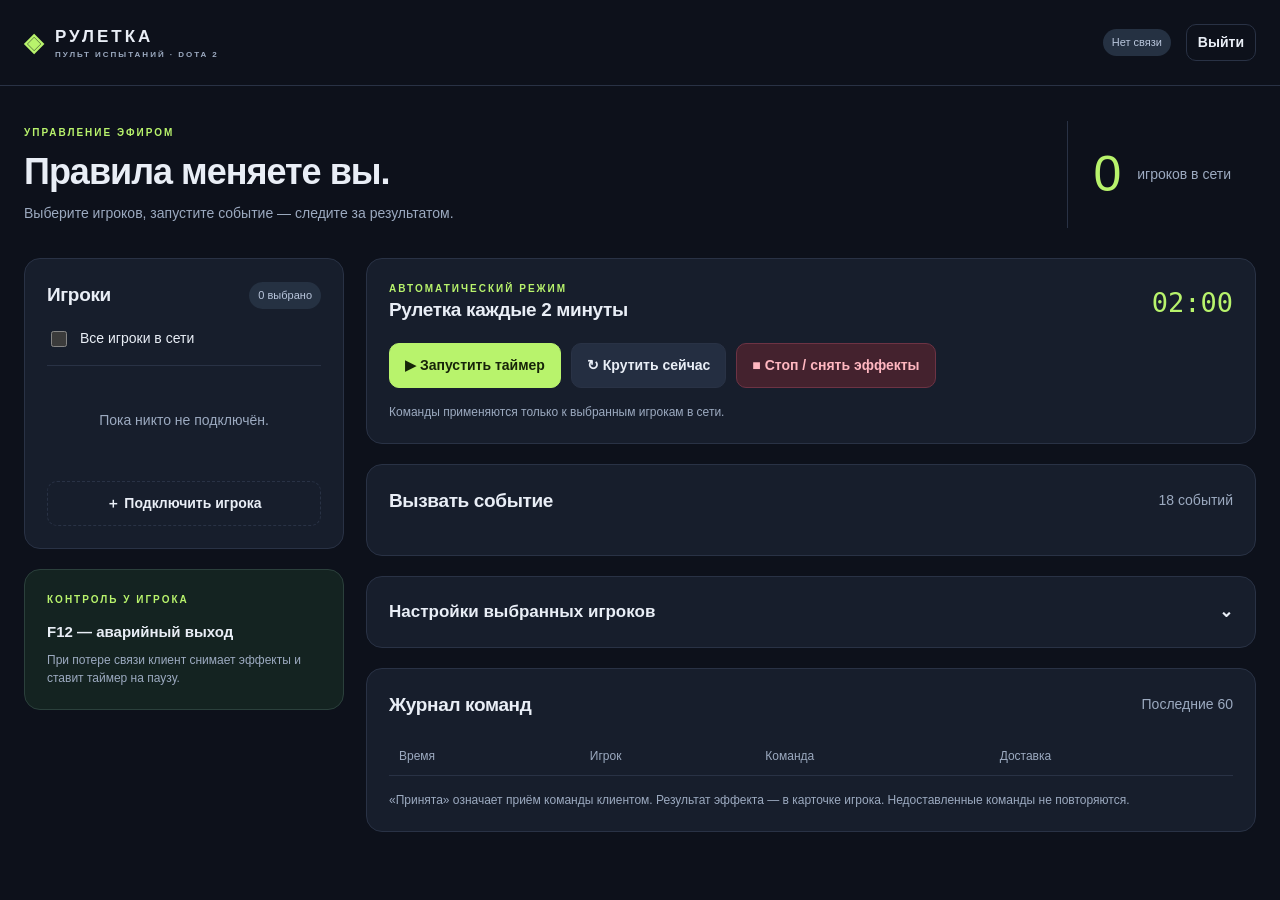
==== templates/index.html @ 164ea7d6 "Добавить веб-панель и Windows-клиент рулетки" ====
<!doctype html><html lang="ru"><head><meta charset="utf-8"><meta name="viewport" content="width=device-width,initial-scale=1"><meta name="csrf-token" content="{{ session.csrf }}"><title>Пульт · Рулетка дебаффов</title><link rel="stylesheet" href="/static/style.css"><script defer src="/static/app.js"></script></head>
<body><header><a class="brand" href="/">◈ <span>РУЛЕТКА<span class="brand-small">ПУЛЬТ ИСПЫТАНИЙ · DOTA 2</span></span></a><div class="header-right"><span id="connection" class="badge">Подключение…</span><button id="logout" class="quiet">Выйти</button></div></header>
<main class="dashboard"><section class="hero"><div><div class="eyebrow">УПРАВЛЕНИЕ ЭФИРОМ</div><h1>Правила меняете вы.</h1><p class="muted">Выберите игроков, запустите событие — следите за результатом.</p></div><div class="hero-count"><strong id="onlineCount">0</strong><span>игроков в сети</span></div></section>
<div class="workspace"><aside><section class="card"><div class="section-head"><h2>Игроки</h2><span id="selectedCount" class="badge">0 выбрано</span></div><label class="select-all"><input id="allUsers" type="checkbox"> Все игроки в сети</label><div id="players" class="players"><p class="empty">Пока никто не подключён.</p></div><button id="invite" class="outline full">＋ Подключить игрока</button><div id="inviteBox" class="invite" hidden><small>Одноразовый код · 10 минут</small><code id="inviteCode"></code><button id="copyInvite" class="quiet">Скопировать</button><p>Игрок вводит адрес этого сайта, ник и код в клиенте.</p></div></section>
<section class="card safety"><div class="eyebrow">КОНТРОЛЬ У ИГРОКА</div><h3>F12 — аварийный выход</h3><p>При потере связи клиент снимает эффекты и ставит таймер на паузу.</p></section></aside>
<div class="controls"><section class="card"><div class="section-head"><div><div class="eyebrow">АВТОМАТИЧЕСКИЙ РЕЖИМ</div><h2>Рулетка каждые 2 минуты</h2></div><span class="timer-chip">02:00</span></div><div class="actions"><button class="primary" data-action="start">▶ Запустить таймер</button><button data-action="spin">↻ Крутить сейчас</button><button class="danger" data-action="stop">■ Стоп / снять эффекты</button></div><p class="hint">Команды применяются только к выбранным игрокам в сети.</p></section>
<section class="card"><div class="section-head"><h2>Вызвать событие</h2><span class="muted">18 событий</span></div><div id="events" class="event-grid"></div></section>
<details class="card" id="settingsPanel"><summary>Настройки выбранных игроков <span>⌄</span></summary><p class="hint">Сохраняются на клиенте. Для загрузки его настроек выберите одного игрока.</p><button id="loadSettings" class="quiet">Загрузить настройки игрока</button><div class="settings-grid"><label>Громкость видео<input id="volume" type="range" min="0" max="100" value="65"><span id="volumeValue">65%</span></label><label>Провайдер ИИ<select id="aiProvider"><option value="gemini">Gemini</option><option value="groq">Groq</option></select><small id="providerState"></small></label><label>Клавиша ТП<input id="tpKey" value="T" maxlength="1"></label><label>Клавиша магазина<input id="shopKey" value="F4" maxlength="3"></label><label>Координаты иконки ТП<input id="shopXY" placeholder="x, y"></label><label class="inline"><input id="demo" type="checkbox"> Демо: без действий на ПК</label></div><h3>События в случайном наборе</h3><div id="enabledEvents" class="check-grid"></div><div class="actions"><button class="primary" id="saveSettings">Применить настройки</button><button data-action="capture_shop">Запомнить позицию ТП</button><button data-action="choose_video">Выбрать видео на ПК</button><button data-action="preview_video">Предпросмотр видео</button></div><p class="hint">Для позиции ТП: наведите мышь на свиток на компьютере игрока в течение 3 секунд. Выбор видео открывает локальный диалог у игрока.</p></details>
<section class="card"><div class="section-head"><h2>Журнал команд</h2><span class="muted">Последние 60</span></div><div class="table-wrap"><table><thead><tr><th>Время</th><th>Игрок</th><th>Команда</th><th>Доставка</th></tr></thead><tbody id="log"></tbody></table></div><p class="hint">«Принята» означает приём команды клиентом. Результат эффекта — в карточке игрока. Недоставленные команды не повторяются.</p></section></div></div></main><div id="toast" role="status" hidden></div></body></html>
---- static/style.css ----
@import url('/static/fonts.css');
:root{color-scheme:dark;--bg:#0d111b;--card:#171e2c;--border:#293245;--text:#e9eef6;--muted:#9caac0;--accent:#b8f36c;--red:#ff8e9b}*{box-sizing:border-box}body{margin:0;background:var(--bg);font:14px/1.5 "Segoe UI",Arial,sans-serif;color:var(--text)}button,input,select{font:inherit}button{border:1px solid var(--border);border-radius:10px;background:#242e41;color:var(--text);padding:11px 15px;cursor:pointer;font-weight:600;transition:background .15s}button:hover{background:#34435e}button:disabled{opacity:.38;cursor:not-allowed}button.primary{background:var(--accent);color:#172409;border-color:var(--accent)}button.primary:hover{background:#cdff90}button.danger{background:#44222e;color:#ffb7c0;border-color:#6d3344}button.quiet{background:transparent;padding:7px 11px}button.outline{background:transparent;border-style:dashed}button.full{width:100%}input:not([type=checkbox]):not([type=range]),select{width:100%;background:#101725;color:var(--text);border:1px solid #39465e;border-radius:8px;padding:11px;margin-top:6px}input[type=checkbox]{accent-color:var(--accent);width:16px;height:16px}input[type=range]{accent-color:var(--accent);width:100%}label{display:block}a{color:inherit;text-decoration:none}h1,h2,h3,p{margin:0}h1{font-size:36px;letter-spacing:-1px;line-height:1.2;margin:10px 0}h2{font-size:19px;letter-spacing:-.35px}h3{font-size:15px;margin:14px 0 8px}.muted,.hint,small{color:var(--muted)}.hint{font-size:12px;margin-top:15px}.eyebrow{font-size:10px;letter-spacing:2px;color:var(--accent);font-weight:700}header{height:86px;border-bottom:1px solid var(--border);display:flex;align-items:center;justify-content:space-between;padding:0 max(24px,calc((100vw - 1440px)/2))}.brand{display:flex;gap:12px;align-items:center;font-size:25px;color:var(--accent);font-weight:800}.brand>span{font-size:17px;letter-spacing:3px;color:var(--text)}.brand-small{display:block;font-size:8px;color:var(--muted);letter-spacing:2px}.header-right{display:flex;align-items:center;gap:15px}.badge{display:inline-block;white-space:nowrap;font-size:11px;background:#253142;color:#b9c6dc;padding:5px 9px;border-radius:20px}.badge.live{background:#233729;color:var(--accent)}.dashboard{max-width:1440px;padding:35px 24px 60px;margin:auto}.hero{display:flex;justify-content:space-between;align-items:center;margin:0 0 30px}.hero-count{display:flex;gap:16px;align-items:center;padding:16px 25px;border-left:1px solid var(--border);color:var(--muted)}.hero-count strong{font-size:50px;color:var(--accent);font-weight:400}.workspace{display:grid;grid-template-columns:320px minmax(0,1fr);gap:22px}aside,.controls{display:flex;flex-direction:column;gap:20px}.card{border:1px solid var(--border);border-radius:16px;background:var(--card);padding:22px}.section-head{display:flex;align-items:center;justify-content:space-between;gap:15px;margin-bottom:18px}.actions{display:flex;flex-wrap:wrap;gap:10px}.timer-chip{font:27px Consolas,monospace;color:var(--accent)}.select-all{display:flex;gap:10px;align-items:center;border-bottom:1px solid var(--border);padding:0 0 15px;margin-bottom:14px}.players{display:flex;flex-direction:column;gap:10px;margin-bottom:20px}.player{padding:12px;border:1px solid var(--border);border-radius:10px;background:#111927}.player.selected{border-color:#779950}.player-top{display:flex;align-items:center;gap:9px}.player-top strong{flex:1;overflow-wrap:anywhere}.player p{font-size:12px;color:var(--muted);margin:8px 0;white-space:pre-line;overflow-wrap:anywhere}.player .revoke{font-size:10px;color:var(--red);padding:3px 6px}.empty{padding:30px 5px;color:var(--muted);text-align:center}.safety{background:#142321;border-color:#2b403c}.safety p{font-size:12px;color:var(--muted)}.event-grid{display:grid;grid-template-columns:repeat(3,minmax(0,1fr));gap:10px}.event{min-height:98px;text-align:left;position:relative;padding:14px;background:#1c2636}.event .tag{display:block;font-size:9px;letter-spacing:1px;color:#99a9c3;margin-bottom:7px;text-transform:uppercase}.event .duration{float:right;color:var(--accent);font:12px Consolas,monospace}.event.kill{border-color:#6d3344}.event.kill .tag{color:var(--red)}summary{cursor:pointer;font-size:17px;font-weight:600;list-style:none}summary span{float:right}.settings-grid{display:grid;grid-template-columns:repeat(2,minmax(0,1fr));gap:16px;margin:20px 0}.inline{display:flex;gap:10px;align-items:center}.check-grid{display:grid;grid-template-columns:repeat(2,minmax(0,1fr));gap:8px;margin:16px 0 22px}.check-grid label{font-size:12px;display:flex;align-items:center;gap:8px}.table-wrap{max-height:380px;overflow:auto}table{width:100%;border-collapse:collapse;text-align:left;font-size:12px}th{font-weight:500;color:var(--muted);padding:10px;border-bottom:1px solid var(--border)}td{padding:12px 10px;border-bottom:1px solid #253044;max-width:260px;overflow-wrap:anywhere}.invite{padding-top:15px;overflow-wrap:anywhere}.invite code{display:block;font-size:20px;color:var(--accent);margin:8px 0}.invite p{font-size:12px;color:var(--muted)}#toast{position:fixed;bottom:24px;left:50%;transform:translateX(-50%);background:#33412d;border:1px solid #778e60;border-radius:12px;padding:15px 25px;max-width:90vw;box-shadow:0 12px 40px #0008;z-index:10}.login-page{display:grid;place-items:center;min-height:100vh;background:radial-gradient(ellipse at 50% 20%,#253424 0,transparent 55%),#0d111b}.login-card{width:min(470px,92vw);background:#151d2b;border:1px solid var(--border);border-radius:24px;padding:40px}.login-card h1{font-size:29px}.login-card form{display:grid;gap:18px;margin-top:25px}.login-card footer{color:var(--muted);font-size:11px;margin-top:20px}.error{color:var(--red);margin-top:14px}.orb{font-size:65px;color:var(--accent);line-height:1.4}button:focus-visible,input:focus-visible,select:focus-visible{outline:2px solid var(--accent);outline-offset:3px}@media(max-width:1050px){.event-grid{grid-template-columns:repeat(2,minmax(0,1fr))}.workspace{grid-template-columns:270px minmax(0,1fr)}}@media(max-width:740px){.workspace{grid-template-columns:1fr}.dashboard{padding:24px 14px}.hero-count{display:none}h1{font-size:29px}.header-right .badge{display:none}.card{padding:17px}.check-grid{grid-template-columns:1fr}.brand-small{display:none}}
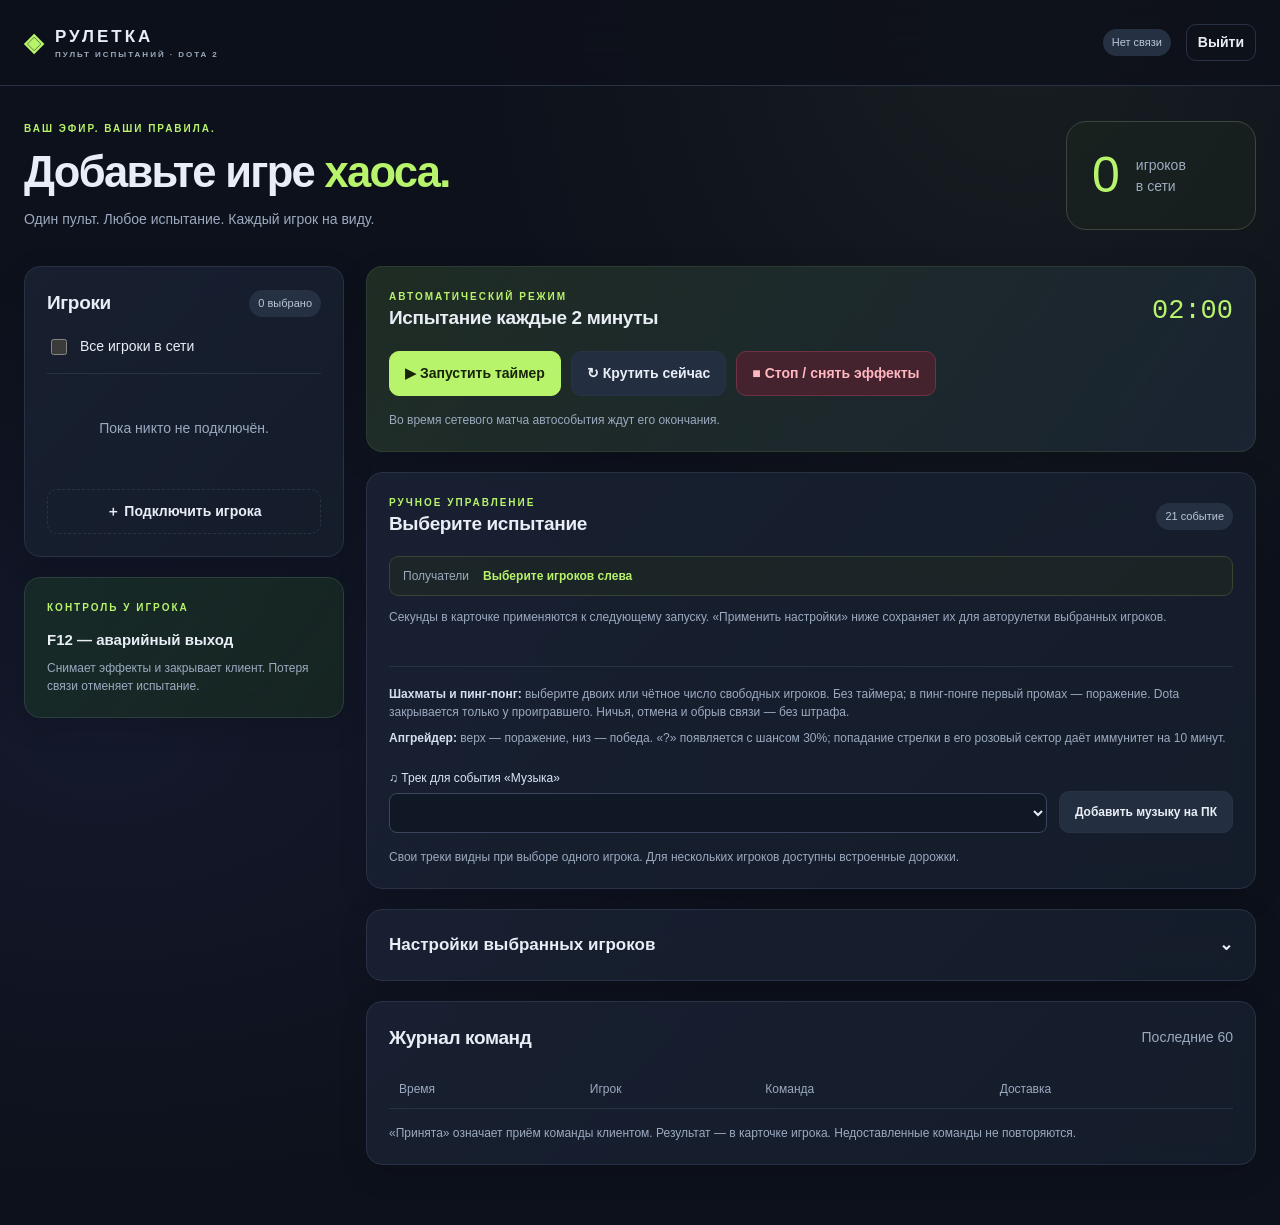
==== commit 26b83d69: "Добавить сетевые матчи, апгрейдер, музыку и управление длительностями" ====
--- a/templates/index.html
+++ b/templates/index.html
@@ -1,9 +1,20 @@
-<!doctype html><html lang="ru"><head><meta charset="utf-8"><meta name="viewport" content="width=device-width,initial-scale=1"><meta name="csrf-token" content="{{ session.csrf }}"><title>Пульт · Рулетка дебаффов</title><link rel="stylesheet" href="/static/style.css"><script defer src="/static/app.js"></script></head>
-<body><header><a class="brand" href="/">◈ <span>РУЛЕТКА<span class="brand-small">ПУЛЬТ ИСПЫТАНИЙ · DOTA 2</span></span></a><div class="header-right"><span id="connection" class="badge">Подключение…</span><button id="logout" class="quiet">Выйти</button></div></header>
-<main class="dashboard"><section class="hero"><div><div class="eyebrow">УПРАВЛЕНИЕ ЭФИРОМ</div><h1>Правила меняете вы.</h1><p class="muted">Выберите игроков, запустите событие — следите за результатом.</p></div><div class="hero-count"><strong id="onlineCount">0</strong><span>игроков в сети</span></div></section>
-<div class="workspace"><aside><section class="card"><div class="section-head"><h2>Игроки</h2><span id="selectedCount" class="badge">0 выбрано</span></div><label class="select-all"><input id="allUsers" type="checkbox"> Все игроки в сети</label><div id="players" class="players"><p class="empty">Пока никто не подключён.</p></div><button id="invite" class="outline full">＋ Подключить игрока</button><div id="inviteBox" class="invite" hidden><small>Одноразовый код · 10 минут</small><code id="inviteCode"></code><button id="copyInvite" class="quiet">Скопировать</button><p>Игрок вводит адрес этого сайта, ник и код в клиенте.</p></div></section>
-<section class="card safety"><div class="eyebrow">КОНТРОЛЬ У ИГРОКА</div><h3>F12 — аварийный выход</h3><p>При потере связи клиент снимает эффекты и ставит таймер на паузу.</p></section></aside>
-<div class="controls"><section class="card"><div class="section-head"><div><div class="eyebrow">АВТОМАТИЧЕСКИЙ РЕЖИМ</div><h2>Рулетка каждые 2 минуты</h2></div><span class="timer-chip">02:00</span></div><div class="actions"><button class="primary" data-action="start">▶ Запустить таймер</button><button data-action="spin">↻ Крутить сейчас</button><button class="danger" data-action="stop">■ Стоп / снять эффекты</button></div><p class="hint">Команды применяются только к выбранным игрокам в сети.</p></section>
-<section class="card"><div class="section-head"><h2>Вызвать событие</h2><span class="muted">18 событий</span></div><div id="events" class="event-grid"></div></section>
-<details class="card" id="settingsPanel"><summary>Настройки выбранных игроков <span>⌄</span></summary><p class="hint">Сохраняются на клиенте. Для загрузки его настроек выберите одного игрока.</p><button id="loadSettings" class="quiet">Загрузить настройки игрока</button><div class="settings-grid"><label>Громкость видео<input id="volume" type="range" min="0" max="100" value="65"><span id="volumeValue">65%</span></label><label>Провайдер ИИ<select id="aiProvider"><option value="gemini">Gemini</option><option value="groq">Groq</option></select><small id="providerState"></small></label><label>Клавиша ТП<input id="tpKey" value="T" maxlength="1"></label><label>Клавиша магазина<input id="shopKey" value="F4" maxlength="3"></label><label>Координаты иконки ТП<input id="shopXY" placeholder="x, y"></label><label class="inline"><input id="demo" type="checkbox"> Демо: без действий на ПК</label></div><h3>События в случайном наборе</h3><div id="enabledEvents" class="check-grid"></div><div class="actions"><button class="primary" id="saveSettings">Применить настройки</button><button data-action="capture_shop">Запомнить позицию ТП</button><button data-action="choose_video">Выбрать видео на ПК</button><button data-action="preview_video">Предпросмотр видео</button></div><p class="hint">Для позиции ТП: наведите мышь на свиток на компьютере игрока в течение 3 секунд. Выбор видео открывает локальный диалог у игрока.</p></details>
-<section class="card"><div class="section-head"><h2>Журнал команд</h2><span class="muted">Последние 60</span></div><div class="table-wrap"><table><thead><tr><th>Время</th><th>Игрок</th><th>Команда</th><th>Доставка</th></tr></thead><tbody id="log"></tbody></table></div><p class="hint">«Принята» означает приём команды клиентом. Результат эффекта — в карточке игрока. Недоставленные команды не повторяются.</p></section></div></div></main><div id="toast" role="status" hidden></div></body></html>
+<!doctype html>
+<html lang="ru"><head><meta charset="utf-8"><meta name="viewport" content="width=device-width,initial-scale=1"><meta name="csrf-token" content="{{ session.csrf }}"><title>Пульт · Рулетка дебаффов</title><link rel="stylesheet" href="/static/style.css"><script defer src="/static/app.js"></script></head>
+<body>
+<header><a class="brand" href="/">◈ <span>РУЛЕТКА<span class="brand-small">ПУЛЬТ ИСПЫТАНИЙ · DOTA 2</span></span></a><div class="header-right"><span id="connection" class="badge">Подключение…</span><button id="logout" class="quiet">Выйти</button></div></header>
+<main class="dashboard">
+ <section class="hero"><div><div class="eyebrow">ВАШ ЭФИР. ВАШИ ПРАВИЛА.</div><h1>Добавьте игре <em>хаоса.</em></h1><p class="muted">Один пульт. Любое испытание. Каждый игрок на виду.</p></div><div class="hero-count"><strong id="onlineCount">0</strong><span>игроков<br>в сети</span></div></section>
+ <div class="workspace">
+  <aside><section class="card"><div class="section-head"><h2>Игроки</h2><span id="selectedCount" class="badge">0 выбрано</span></div><label class="select-all"><input id="allUsers" type="checkbox"> Все игроки в сети</label><div id="players" class="players"><p class="empty">Пока никто не подключён.</p></div><button id="invite" class="outline full">＋ Подключить игрока</button><div id="inviteBox" class="invite" hidden><small>Одноразовый код · 10 минут</small><code id="inviteCode"></code><button id="copyInvite" class="quiet">Скопировать код</button><p>Игрок вводит адрес этого сайта, ник и код в клиенте.</p></div></section>
+  <section class="card safety"><div class="eyebrow">КОНТРОЛЬ У ИГРОКА</div><h3>F12 — аварийный выход</h3><p>Снимает эффекты и закрывает клиент. Потеря связи отменяет испытание.</p></section></aside>
+  <div class="controls">
+   <section class="card roulette-card"><div class="section-head"><div><div class="eyebrow">АВТОМАТИЧЕСКИЙ РЕЖИМ</div><h2>Испытание каждые 2 минуты</h2></div><span class="timer-chip">02:00</span></div><div class="actions"><button class="primary" data-action="start">▶ Запустить таймер</button><button data-action="spin">↻ Крутить сейчас</button><button class="danger" data-action="stop">■ Стоп / снять эффекты</button></div><p class="hint">Во время сетевого матча автособытия ждут его окончания.</p></section>
+   <section class="card"><div class="section-head"><div><div class="eyebrow">РУЧНОЕ УПРАВЛЕНИЕ</div><h2>Выберите испытание</h2></div><span id="eventCount" class="badge">21 событие</span></div><div class="target-strip"><span>Получатели</span><strong id="targetLabel">Выберите игроков слева</strong></div><p class="hint before-grid">Секунды в карточке применяются к следующему запуску. «Применить настройки» ниже сохраняет их для авторулетки выбранных игроков.</p><div id="events" class="event-grid"></div>
+   <div class="rules"><p><b>Шахматы и пинг-понг:</b> выберите двоих или чётное число свободных игроков. Без таймера; в пинг-понге первый промах — поражение. Dota закрывается только у проигравшего. Ничья, отмена и обрыв связи — без штрафа.</p><p><b>Апгрейдер:</b> верх — поражение, низ — победа. «?» появляется с шансом 30%; попадание стрелки в его розовый сектор даёт иммунитет на 10 минут.</p></div>
+   <div class="music-bar"><label for="musicTrack">♫ Трек для события «Музыка»<select id="musicTrack"></select></label><button data-action="choose_music">Добавить музыку на ПК</button></div><p class="hint">Свои треки видны при выборе одного игрока. Для нескольких игроков доступны встроенные дорожки.</p></section>
+   <details class="card" id="settingsPanel"><summary>Настройки выбранных игроков <span>⌄</span></summary><p class="hint">Сохраняются на клиенте. Для загрузки выберите одного игрока.</p><button id="loadSettings" class="quiet">Загрузить настройки игрока</button><div class="settings-grid"><label>Громкость видео и музыки<input id="volume" type="range" min="0" max="100" value="65"><span id="volumeValue">65%</span></label><label>Провайдер ИИ<select id="aiProvider"><option value="gemini">Gemini</option><option value="groq">Groq</option></select><small id="providerState"></small></label><label>Клавиша магазина<input id="shopKey" value="F4" maxlength="3"></label><label>Координаты иконки ТП<input id="shopXY" placeholder="x, y"></label><div class="hint">ТП на базу: два нажатия T.</div><label class="inline"><input id="demo" type="checkbox"> Демо: без действий на ПК</label></div><h3>События в случайном наборе</h3><div id="enabledEvents" class="check-grid"></div><div class="actions"><button class="primary" id="saveSettings">Применить настройки</button><button data-action="capture_shop">Запомнить позицию ТП</button><button data-action="choose_video">Выбрать видео на ПК</button><button data-action="preview_video">Предпросмотр видео</button></div><p class="hint">Для позиции ТП: наведите мышь на свиток на компьютере игрока в течение 3 секунд. Выбор видео или музыки открывает локальный диалог.</p></details>
+   <section class="card"><div class="section-head"><h2>Журнал команд</h2><span class="muted">Последние 60</span></div><div class="table-wrap"><table><thead><tr><th>Время</th><th>Игрок</th><th>Команда</th><th>Доставка</th></tr></thead><tbody id="log"></tbody></table></div><p class="hint">«Принята» означает приём команды клиентом. Результат — в карточке игрока. Недоставленные команды не повторяются.</p></section>
+  </div>
+ </div>
+</main><div id="toast" role="status" hidden></div>
+</body></html>
--- a/static/style.css
+++ b/static/style.css
@@ -1,2 +1,23 @@
 @import url('/static/fonts.css');
 :root{color-scheme:dark;--bg:#0d111b;--card:#171e2c;--border:#293245;--text:#e9eef6;--muted:#9caac0;--accent:#b8f36c;--red:#ff8e9b}*{box-sizing:border-box}body{margin:0;background:var(--bg);font:14px/1.5 "Segoe UI",Arial,sans-serif;color:var(--text)}button,input,select{font:inherit}button{border:1px solid var(--border);border-radius:10px;background:#242e41;color:var(--text);padding:11px 15px;cursor:pointer;font-weight:600;transition:background .15s}button:hover{background:#34435e}button:disabled{opacity:.38;cursor:not-allowed}button.primary{background:var(--accent);color:#172409;border-color:var(--accent)}button.primary:hover{background:#cdff90}button.danger{background:#44222e;color:#ffb7c0;border-color:#6d3344}button.quiet{background:transparent;padding:7px 11px}button.outline{background:transparent;border-style:dashed}button.full{width:100%}input:not([type=checkbox]):not([type=range]),select{width:100%;background:#101725;color:var(--text);border:1px solid #39465e;border-radius:8px;padding:11px;margin-top:6px}input[type=checkbox]{accent-color:var(--accent);width:16px;height:16px}input[type=range]{accent-color:var(--accent);width:100%}label{display:block}a{color:inherit;text-decoration:none}h1,h2,h3,p{margin:0}h1{font-size:36px;letter-spacing:-1px;line-height:1.2;margin:10px 0}h2{font-size:19px;letter-spacing:-.35px}h3{font-size:15px;margin:14px 0 8px}.muted,.hint,small{color:var(--muted)}.hint{font-size:12px;margin-top:15px}.eyebrow{font-size:10px;letter-spacing:2px;color:var(--accent);font-weight:700}header{height:86px;border-bottom:1px solid var(--border);display:flex;align-items:center;justify-content:space-between;padding:0 max(24px,calc((100vw - 1440px)/2))}.brand{display:flex;gap:12px;align-items:center;font-size:25px;color:var(--accent);font-weight:800}.brand>span{font-size:17px;letter-spacing:3px;color:var(--text)}.brand-small{display:block;font-size:8px;color:var(--muted);letter-spacing:2px}.header-right{display:flex;align-items:center;gap:15px}.badge{display:inline-block;white-space:nowrap;font-size:11px;background:#253142;color:#b9c6dc;padding:5px 9px;border-radius:20px}.badge.live{background:#233729;color:var(--accent)}.dashboard{max-width:1440px;padding:35px 24px 60px;margin:auto}.hero{display:flex;justify-content:space-between;align-items:center;margin:0 0 30px}.hero-count{display:flex;gap:16px;align-items:center;padding:16px 25px;border-left:1px solid var(--border);color:var(--muted)}.hero-count strong{font-size:50px;color:var(--accent);font-weight:400}.workspace{display:grid;grid-template-columns:320px minmax(0,1fr);gap:22px}aside,.controls{display:flex;flex-direction:column;gap:20px}.card{border:1px solid var(--border);border-radius:16px;background:var(--card);padding:22px}.section-head{display:flex;align-items:center;justify-content:space-between;gap:15px;margin-bottom:18px}.actions{display:flex;flex-wrap:wrap;gap:10px}.timer-chip{font:27px Consolas,monospace;color:var(--accent)}.select-all{display:flex;gap:10px;align-items:center;border-bottom:1px solid var(--border);padding:0 0 15px;margin-bottom:14px}.players{display:flex;flex-direction:column;gap:10px;margin-bottom:20px}.player{padding:12px;border:1px solid var(--border);border-radius:10px;background:#111927}.player.selected{border-color:#779950}.player-top{display:flex;align-items:center;gap:9px}.player-top strong{flex:1;overflow-wrap:anywhere}.player p{font-size:12px;color:var(--muted);margin:8px 0;white-space:pre-line;overflow-wrap:anywhere}.player .revoke{font-size:10px;color:var(--red);padding:3px 6px}.empty{padding:30px 5px;color:var(--muted);text-align:center}.safety{background:#142321;border-color:#2b403c}.safety p{font-size:12px;color:var(--muted)}.event-grid{display:grid;grid-template-columns:repeat(3,minmax(0,1fr));gap:10px}.event{min-height:98px;text-align:left;position:relative;padding:14px;background:#1c2636}.event .tag{display:block;font-size:9px;letter-spacing:1px;color:#99a9c3;margin-bottom:7px;text-transform:uppercase}.event .duration{float:right;color:var(--accent);font:12px Consolas,monospace}.event.kill{border-color:#6d3344}.event.kill .tag{color:var(--red)}summary{cursor:pointer;font-size:17px;font-weight:600;list-style:none}summary span{float:right}.settings-grid{display:grid;grid-template-columns:repeat(2,minmax(0,1fr));gap:16px;margin:20px 0}.inline{display:flex;gap:10px;align-items:center}.check-grid{display:grid;grid-template-columns:repeat(2,minmax(0,1fr));gap:8px;margin:16px 0 22px}.check-grid label{font-size:12px;display:flex;align-items:center;gap:8px}.table-wrap{max-height:380px;overflow:auto}table{width:100%;border-collapse:collapse;text-align:left;font-size:12px}th{font-weight:500;color:var(--muted);padding:10px;border-bottom:1px solid var(--border)}td{padding:12px 10px;border-bottom:1px solid #253044;max-width:260px;overflow-wrap:anywhere}.invite{padding-top:15px;overflow-wrap:anywhere}.invite code{display:block;font-size:20px;color:var(--accent);margin:8px 0}.invite p{font-size:12px;color:var(--muted)}#toast{position:fixed;bottom:24px;left:50%;transform:translateX(-50%);background:#33412d;border:1px solid #778e60;border-radius:12px;padding:15px 25px;max-width:90vw;box-shadow:0 12px 40px #0008;z-index:10}.login-page{display:grid;place-items:center;min-height:100vh;background:radial-gradient(ellipse at 50% 20%,#253424 0,transparent 55%),#0d111b}.login-card{width:min(470px,92vw);background:#151d2b;border:1px solid var(--border);border-radius:24px;padding:40px}.login-card h1{font-size:29px}.login-card form{display:grid;gap:18px;margin-top:25px}.login-card footer{color:var(--muted);font-size:11px;margin-top:20px}.error{color:var(--red);margin-top:14px}.orb{font-size:65px;color:var(--accent);line-height:1.4}button:focus-visible,input:focus-visible,select:focus-visible{outline:2px solid var(--accent);outline-offset:3px}@media(max-width:1050px){.event-grid{grid-template-columns:repeat(2,minmax(0,1fr))}.workspace{grid-template-columns:270px minmax(0,1fr)}}@media(max-width:740px){.workspace{grid-template-columns:1fr}.dashboard{padding:24px 14px}.hero-count{display:none}h1{font-size:29px}.header-right .badge{display:none}.card{padding:17px}.check-grid{grid-template-columns:1fr}.brand-small{display:none}}
+/* Панель версии 2: спокойная анимация, чёткие области управления. */
+body{background:radial-gradient(ellipse at 80% 0,#26312966,transparent 38%),radial-gradient(ellipse at 8% 60%,#1e244566,transparent 45%),var(--bg)}
+header{background:#0d111bd9;backdrop-filter:blur(18px)}
+h1{font-size:clamp(30px,3.4vw,48px);font-weight:650;letter-spacing:-1.7px}h1 em{font-style:normal;color:var(--accent)}
+.hero{margin-bottom:36px}.hero-count{border:1px solid #3b473c;border-radius:20px;background:#1b261e88;min-width:190px}
+.card{background:linear-gradient(135deg,#1a2234dc,#151d2bed);box-shadow:0 8px 30px #05080e22;backdrop-filter:blur(14px)}
+.roulette-card{border-color:#4b604155;background:linear-gradient(125deg,#263728bb,#1a2432)}
+button{transition:background .18s,transform .18s,box-shadow .18s,border-color .18s}button:not(:disabled):hover{transform:translateY(-1px);box-shadow:0 4px 16px #0003}button:not(:disabled):active{transform:translateY(1px)}
+.target-strip{display:flex;align-items:center;gap:14px;padding:10px 13px;border:1px solid #374531;border-radius:9px;background:#202b2088;font-size:12px}.target-strip>span{color:var(--muted)}.target-strip strong{color:var(--accent);overflow-wrap:anywhere}
+.before-grid{margin:12px 0 20px}.event-grid{gap:12px}.event-card{border:1px solid #303b50;border-radius:13px;padding:15px;background:#131c2bd9;display:flex;flex-direction:column;transition:border-color .2s,background .2s;min-width:0}.event-card:hover{border-color:#688650;background:#1b2836}.event-card.critical{border-color:#70414d}
+.event-head{display:flex;align-items:center;gap:9px}.event-icon{display:grid;place-items:center;width:31px;height:31px;border-radius:9px;background:#2a364b;color:#c6d3e8;font-size:20px;font-weight:600}.critical .event-icon{background:#502b3a;color:#ffb0bd}.event-head .tag{font-size:10px;color:var(--muted)}.event-card h3{font-size:14px;line-height:1.4;margin:12px 0 16px;min-height:38px;font-weight:550}
+.event-foot{display:flex;align-items:center;justify-content:space-between;gap:8px;margin-top:auto}.event-trigger{padding:7px 9px;font-size:11px;white-space:nowrap;background:#283b2a;color:var(--accent);border-color:#394e35}.event-meta{font-size:10px;color:var(--muted);max-width:85px}
+.duration-control{display:flex;align-items:center;gap:4px;font-size:10px;color:var(--muted)}.duration-control input[type=number]{width:63px;padding:6px;margin:0;font:13px Consolas,monospace;color:#e8f4e0}
+.rules{display:grid;gap:8px;border-top:1px solid var(--border);padding-top:18px;margin-top:20px;font-size:12px;color:var(--muted)}.rules b{color:#d5dfef;font-weight:550}.music-bar{display:flex;align-items:end;gap:12px;margin-top:22px}.music-bar label{flex:1;font-size:12px;color:#d8e6f7}.music-bar button{font-size:12px}
+.shield{font-size:11px;color:#ff8ecb;border-radius:7px;background:#4c2746;padding:7px;margin-top:9px}.match-label{color:#c6b5ff;font-size:11px;padding-top:8px}.player p.version-warning{color:#ffc886}
+.player{transition:border-color .2s,background .2s}.player.selected{background:#1b2b28;border-color:#799c54}.safety{background:linear-gradient(130deg,#193429aa,#172522)}
+#toast{animation:toast-in .2s ease-out}@keyframes toast-in{from{opacity:0;translate:0 10px}to{opacity:1;translate:0 0}}
+@media(max-width:1150px){.event-grid{grid-template-columns:repeat(2,minmax(0,1fr))}}
+@media(max-width:740px){.music-bar{align-items:stretch;flex-direction:column}.hero{margin-bottom:25px}.target-strip{align-items:start;flex-direction:column;gap:4px}.event-card{padding:12px}.event-foot{flex-wrap:wrap}.event-card h3{min-height:40px}}
+@media(max-width:360px){.event-grid{grid-template-columns:1fr}}
+@media(prefers-reduced-motion:reduce){*,*::before,*::after{animation:none!important;transition:none!important;scroll-behavior:auto!important}}
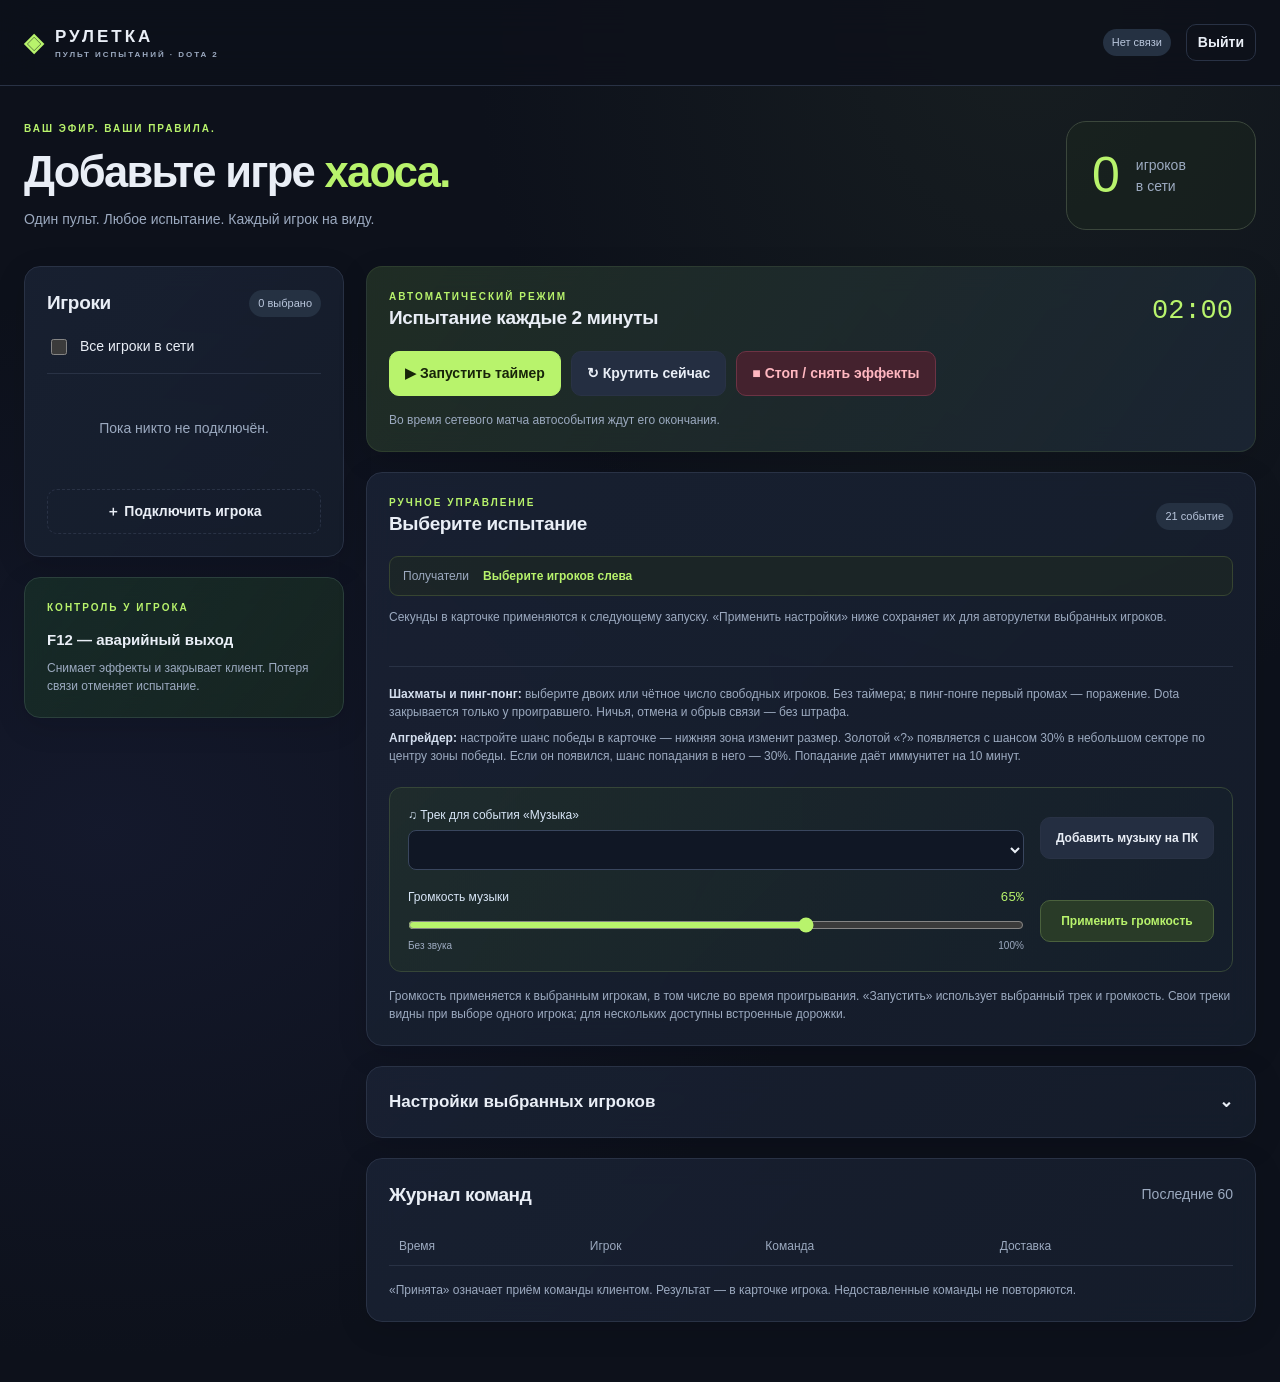
==== commit 72498218: "Настроить шансы апгрейдера, золотой бонус и громкость музыки" ====
--- a/templates/index.html
+++ b/templates/index.html
@@ -10,9 +10,9 @@
   <div class="controls">
    <section class="card roulette-card"><div class="section-head"><div><div class="eyebrow">АВТОМАТИЧЕСКИЙ РЕЖИМ</div><h2>Испытание каждые 2 минуты</h2></div><span class="timer-chip">02:00</span></div><div class="actions"><button class="primary" data-action="start">▶ Запустить таймер</button><button data-action="spin">↻ Крутить сейчас</button><button class="danger" data-action="stop">■ Стоп / снять эффекты</button></div><p class="hint">Во время сетевого матча автособытия ждут его окончания.</p></section>
    <section class="card"><div class="section-head"><div><div class="eyebrow">РУЧНОЕ УПРАВЛЕНИЕ</div><h2>Выберите испытание</h2></div><span id="eventCount" class="badge">21 событие</span></div><div class="target-strip"><span>Получатели</span><strong id="targetLabel">Выберите игроков слева</strong></div><p class="hint before-grid">Секунды в карточке применяются к следующему запуску. «Применить настройки» ниже сохраняет их для авторулетки выбранных игроков.</p><div id="events" class="event-grid"></div>
-   <div class="rules"><p><b>Шахматы и пинг-понг:</b> выберите двоих или чётное число свободных игроков. Без таймера; в пинг-понге первый промах — поражение. Dota закрывается только у проигравшего. Ничья, отмена и обрыв связи — без штрафа.</p><p><b>Апгрейдер:</b> верх — поражение, низ — победа. «?» появляется с шансом 30%; попадание стрелки в его розовый сектор даёт иммунитет на 10 минут.</p></div>
-   <div class="music-bar"><label for="musicTrack">♫ Трек для события «Музыка»<select id="musicTrack"></select></label><button data-action="choose_music">Добавить музыку на ПК</button></div><p class="hint">Свои треки видны при выборе одного игрока. Для нескольких игроков доступны встроенные дорожки.</p></section>
-   <details class="card" id="settingsPanel"><summary>Настройки выбранных игроков <span>⌄</span></summary><p class="hint">Сохраняются на клиенте. Для загрузки выберите одного игрока.</p><button id="loadSettings" class="quiet">Загрузить настройки игрока</button><div class="settings-grid"><label>Громкость видео и музыки<input id="volume" type="range" min="0" max="100" value="65"><span id="volumeValue">65%</span></label><label>Провайдер ИИ<select id="aiProvider"><option value="gemini">Gemini</option><option value="groq">Groq</option></select><small id="providerState"></small></label><label>Клавиша магазина<input id="shopKey" value="F4" maxlength="3"></label><label>Координаты иконки ТП<input id="shopXY" placeholder="x, y"></label><div class="hint">ТП на базу: два нажатия T.</div><label class="inline"><input id="demo" type="checkbox"> Демо: без действий на ПК</label></div><h3>События в случайном наборе</h3><div id="enabledEvents" class="check-grid"></div><div class="actions"><button class="primary" id="saveSettings">Применить настройки</button><button data-action="capture_shop">Запомнить позицию ТП</button><button data-action="choose_video">Выбрать видео на ПК</button><button data-action="preview_video">Предпросмотр видео</button></div><p class="hint">Для позиции ТП: наведите мышь на свиток на компьютере игрока в течение 3 секунд. Выбор видео или музыки открывает локальный диалог.</p></details>
+   <div class="rules"><p><b>Шахматы и пинг-понг:</b> выберите двоих или чётное число свободных игроков. Без таймера; в пинг-понге первый промах — поражение. Dota закрывается только у проигравшего. Ничья, отмена и обрыв связи — без штрафа.</p><p><b>Апгрейдер:</b> настройте шанс победы в карточке — нижняя зона изменит размер. Золотой «?» появляется с шансом 30% в небольшом секторе по центру зоны победы. Если он появился, шанс попадания в него — 30%. Попадание даёт иммунитет на 10 минут.</p></div>
+   <div class="music-bar"><label class="music-track" for="musicTrack">♫ Трек для события «Музыка»<select id="musicTrack"></select></label><button data-action="choose_music">Добавить музыку на ПК</button><div class="music-volume-control"><div class="music-volume-heading"><label for="musicVolume">Громкость музыки</label><output id="musicVolumeValue" for="musicVolume">65%</output></div><input id="musicVolume" type="range" min="0" max="100" step="1" value="65"><div class="volume-endpoints"><span>Без звука</span><span>100%</span></div></div><button id="applyMusicVolume">Применить громкость</button></div><p class="hint">Громкость применяется к выбранным игрокам, в том числе во время проигрывания. «Запустить» использует выбранный трек и громкость. Свои треки видны при выборе одного игрока; для нескольких доступны встроенные дорожки.</p></section>
+   <details class="card" id="settingsPanel"><summary>Настройки выбранных игроков <span>⌄</span></summary><p class="hint">Сохраняются на клиенте. Для загрузки выберите одного игрока.</p><button id="loadSettings" class="quiet">Загрузить настройки игрока</button><div class="settings-grid"><label>Громкость видео<input id="volume" type="range" min="0" max="100" value="65"><span id="volumeValue">65%</span></label><label>Провайдер ИИ<select id="aiProvider"><option value="gemini">Gemini</option><option value="groq">Groq</option></select><small id="providerState"></small></label><label>Клавиша магазина<input id="shopKey" value="F4" maxlength="3"></label><label>Координаты иконки ТП<input id="shopXY" placeholder="x, y"></label><div class="hint">ТП на базу: два нажатия T.</div><label class="inline"><input id="demo" type="checkbox"> Демо: без действий на ПК</label></div><h3>События в случайном наборе</h3><div id="enabledEvents" class="check-grid"></div><div class="actions"><button class="primary" id="saveSettings">Применить настройки</button><button data-action="capture_shop">Запомнить позицию ТП</button><button data-action="choose_video">Выбрать видео на ПК</button><button data-action="preview_video">Предпросмотр видео</button></div><p class="hint">Для позиции ТП: наведите мышь на свиток на компьютере игрока в течение 3 секунд. Выбор видео или музыки открывает локальный диалог.</p></details>
    <section class="card"><div class="section-head"><h2>Журнал команд</h2><span class="muted">Последние 60</span></div><div class="table-wrap"><table><thead><tr><th>Время</th><th>Игрок</th><th>Команда</th><th>Доставка</th></tr></thead><tbody id="log"></tbody></table></div><p class="hint">«Принята» означает приём команды клиентом. Результат — в карточке игрока. Недоставленные команды не повторяются.</p></section>
   </div>
  </div>
--- a/static/style.css
+++ b/static/style.css
@@ -14,10 +14,13 @@
 .event-foot{display:flex;align-items:center;justify-content:space-between;gap:8px;margin-top:auto}.event-trigger{padding:7px 9px;font-size:11px;white-space:nowrap;background:#283b2a;color:var(--accent);border-color:#394e35}.event-meta{font-size:10px;color:var(--muted);max-width:85px}
 .duration-control{display:flex;align-items:center;gap:4px;font-size:10px;color:var(--muted)}.duration-control input[type=number]{width:63px;padding:6px;margin:0;font:13px Consolas,monospace;color:#e8f4e0}
 .rules{display:grid;gap:8px;border-top:1px solid var(--border);padding-top:18px;margin-top:20px;font-size:12px;color:var(--muted)}.rules b{color:#d5dfef;font-weight:550}.music-bar{display:flex;align-items:end;gap:12px;margin-top:22px}.music-bar label{flex:1;font-size:12px;color:#d8e6f7}.music-bar button{font-size:12px}
+.upgrader-card{border-color:#776344;background:linear-gradient(150deg,#29241c66,#131c2bd9)}.upgrader-card .event-icon{color:#ffc46a;background:#57401e66}.chance-control{padding:0 0 17px}.chance-heading{display:flex;align-items:center;justify-content:space-between;gap:8px;color:#d4dfef;font-size:11px}.chance-percent{display:flex;align-items:center;gap:5px;color:#ffc66e}.chance-percent input[type=number]{width:59px;padding:4px 5px;margin:0;color:#ffd18a;font:13px Consolas,monospace;border-color:#635139}.chance-control input[type=range]{display:block;margin:12px 0 8px;accent-color:#ffb33f;height:5px;border-radius:8px;appearance:none;background:linear-gradient(to right,#f2ad38 var(--chance,50%),#303a49 var(--chance,50%))}.chance-control input[type=range]::-webkit-slider-thumb{appearance:none;width:14px;height:14px;border-radius:50%;background:#ffd28a;box-shadow:0 0 0 3px #f2ad3822;cursor:ew-resize}.chance-control input[type=range]::-moz-range-thumb{width:14px;height:14px;border:0;border-radius:50%;background:#ffd28a;cursor:ew-resize}.chance-control small{font-size:10px;color:#b1a796;display:block;line-height:1.4}
+.music-bar{display:grid;grid-template-columns:minmax(0,1fr) auto;align-items:center;padding:18px;border:1px solid #364638;border-radius:12px;background:linear-gradient(120deg,#25362888,#14212c66);gap:18px 16px}.music-track{min-width:0}.music-volume-control{min-width:0}.music-volume-heading{display:flex;justify-content:space-between;gap:12px;align-items:center}.music-volume-heading output{color:var(--accent);font:13px Consolas,monospace}.music-volume-control input[type=range]{display:block;margin:11px 0 5px;cursor:ew-resize}.volume-endpoints{display:flex;justify-content:space-between;font-size:10px;color:var(--muted)}#applyMusicVolume{color:var(--accent);border-color:#4a613d;background:#293b28}
 .shield{font-size:11px;color:#ff8ecb;border-radius:7px;background:#4c2746;padding:7px;margin-top:9px}.match-label{color:#c6b5ff;font-size:11px;padding-top:8px}.player p.version-warning{color:#ffc886}
 .player{transition:border-color .2s,background .2s}.player.selected{background:#1b2b28;border-color:#799c54}.safety{background:linear-gradient(130deg,#193429aa,#172522)}
 #toast{animation:toast-in .2s ease-out}@keyframes toast-in{from{opacity:0;translate:0 10px}to{opacity:1;translate:0 0}}
 @media(max-width:1150px){.event-grid{grid-template-columns:repeat(2,minmax(0,1fr))}}
 @media(max-width:740px){.music-bar{align-items:stretch;flex-direction:column}.hero{margin-bottom:25px}.target-strip{align-items:start;flex-direction:column;gap:4px}.event-card{padding:12px}.event-foot{flex-wrap:wrap}.event-card h3{min-height:40px}}
+@media(max-width:740px){.music-bar{grid-template-columns:1fr;gap:14px}.music-bar button{justify-self:start}.music-volume-control{margin-top:6px}.music-bar #applyMusicVolume{justify-self:stretch}.chance-percent input[type=number]{width:54px}.chance-heading{align-items:start;flex-wrap:wrap}}
 @media(max-width:360px){.event-grid{grid-template-columns:1fr}}
 @media(prefers-reduced-motion:reduce){*,*::before,*::after{animation:none!important;transition:none!important;scroll-behavior:auto!important}}
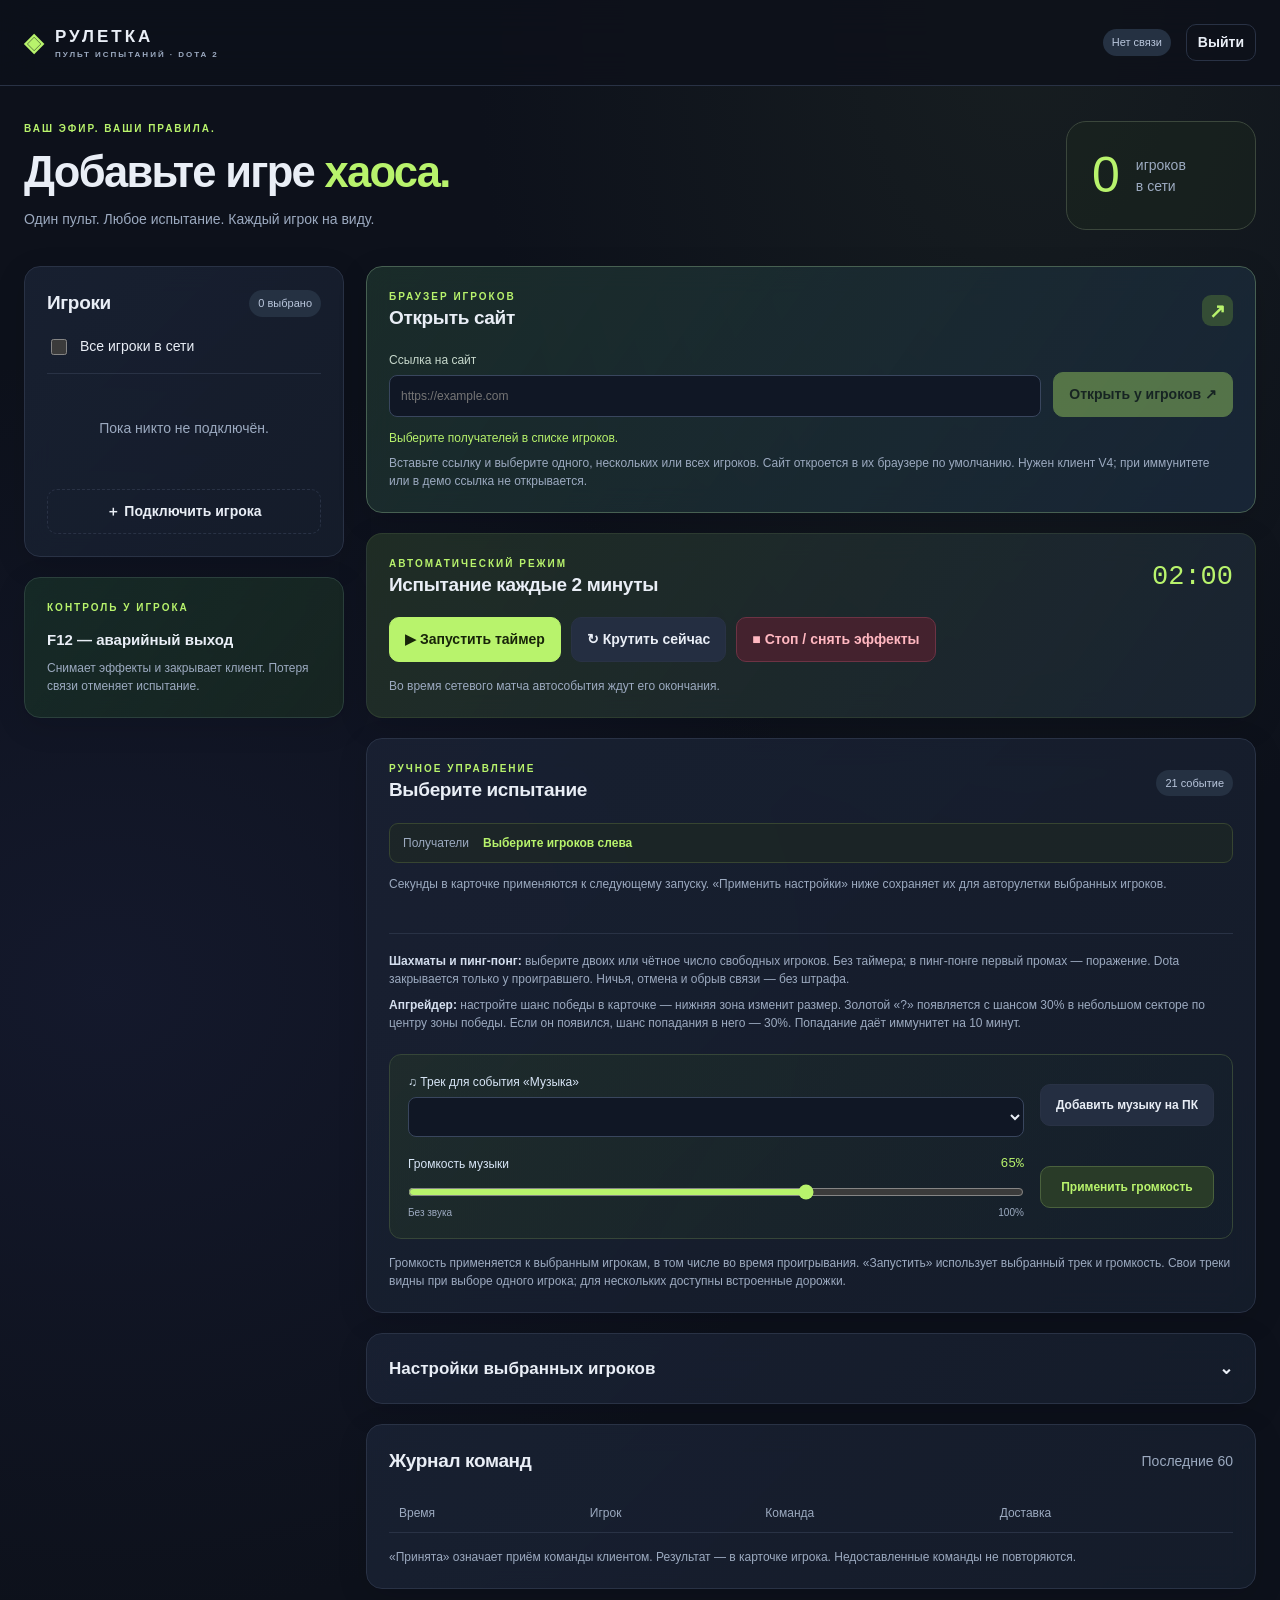
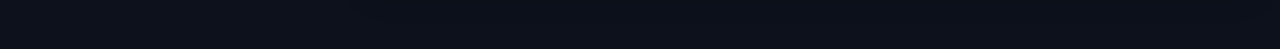
==== commit 117e8f21: "Добавить открытие сайтов у выбранных игроков" ====
--- a/templates/index.html
+++ b/templates/index.html
@@ -8,6 +8,12 @@
   <aside><section class="card"><div class="section-head"><h2>Игроки</h2><span id="selectedCount" class="badge">0 выбрано</span></div><label class="select-all"><input id="allUsers" type="checkbox"> Все игроки в сети</label><div id="players" class="players"><p class="empty">Пока никто не подключён.</p></div><button id="invite" class="outline full">＋ Подключить игрока</button><div id="inviteBox" class="invite" hidden><small>Одноразовый код · 10 минут</small><code id="inviteCode"></code><button id="copyInvite" class="quiet">Скопировать код</button><p>Игрок вводит адрес этого сайта, ник и код в клиенте.</p></div></section>
   <section class="card safety"><div class="eyebrow">КОНТРОЛЬ У ИГРОКА</div><h3>F12 — аварийный выход</h3><p>Снимает эффекты и закрывает клиент. Потеря связи отменяет испытание.</p></section></aside>
   <div class="controls">
+   <section class="card website-card" id="websitePanel">
+    <div class="section-head"><div><div class="eyebrow">БРАУЗЕР ИГРОКОВ</div><h2>Открыть сайт</h2></div><span class="event-icon" aria-hidden="true">↗</span></div>
+    <form id="websiteForm" class="website-form"><label for="websiteUrl">Ссылка на сайт<input id="websiteUrl" name="url" type="url" placeholder="https://example.com" maxlength="2048" autocomplete="off" spellcheck="false" required aria-describedby="websiteRecipients websiteHint"></label><button class="primary" id="openWebsite" type="submit" disabled>Открыть у игроков ↗</button></form>
+    <p id="websiteRecipients" class="website-recipients" aria-live="polite">Выберите получателей в списке игроков.</p>
+    <p id="websiteHint" class="hint">Вставьте ссылку и выберите одного, нескольких или всех игроков. Сайт откроется в их браузере по умолчанию. Нужен клиент V4; при иммунитете или в демо ссылка не открывается.</p>
+   </section>
    <section class="card roulette-card"><div class="section-head"><div><div class="eyebrow">АВТОМАТИЧЕСКИЙ РЕЖИМ</div><h2>Испытание каждые 2 минуты</h2></div><span class="timer-chip">02:00</span></div><div class="actions"><button class="primary" data-action="start">▶ Запустить таймер</button><button data-action="spin">↻ Крутить сейчас</button><button class="danger" data-action="stop">■ Стоп / снять эффекты</button></div><p class="hint">Во время сетевого матча автособытия ждут его окончания.</p></section>
    <section class="card"><div class="section-head"><div><div class="eyebrow">РУЧНОЕ УПРАВЛЕНИЕ</div><h2>Выберите испытание</h2></div><span id="eventCount" class="badge">21 событие</span></div><div class="target-strip"><span>Получатели</span><strong id="targetLabel">Выберите игроков слева</strong></div><p class="hint before-grid">Секунды в карточке применяются к следующему запуску. «Применить настройки» ниже сохраняет их для авторулетки выбранных игроков.</p><div id="events" class="event-grid"></div>
    <div class="rules"><p><b>Шахматы и пинг-понг:</b> выберите двоих или чётное число свободных игроков. Без таймера; в пинг-понге первый промах — поражение. Dota закрывается только у проигравшего. Ничья, отмена и обрыв связи — без штрафа.</p><p><b>Апгрейдер:</b> настройте шанс победы в карточке — нижняя зона изменит размер. Золотой «?» появляется с шансом 30% в небольшом секторе по центру зоны победы. Если он появился, шанс попадания в него — 30%. Попадание даёт иммунитет на 10 минут.</p></div>
--- a/static/style.css
+++ b/static/style.css
@@ -24,3 +24,5 @@
 @media(max-width:740px){.music-bar{grid-template-columns:1fr;gap:14px}.music-bar button{justify-self:start}.music-volume-control{margin-top:6px}.music-bar #applyMusicVolume{justify-self:stretch}.chance-percent input[type=number]{width:54px}.chance-heading{align-items:start;flex-wrap:wrap}}
 @media(max-width:360px){.event-grid{grid-template-columns:1fr}}
 @media(prefers-reduced-motion:reduce){*,*::before,*::after{animation:none!important;transition:none!important;scroll-behavior:auto!important}}
+.website-card{border-color:#476052;background:linear-gradient(125deg,#223c32a0,#182536)}.website-card .event-icon{color:var(--accent);background:#344d35}.website-form{display:grid;grid-template-columns:minmax(0,1fr) auto;align-items:end;gap:12px}.website-form label{min-width:0;font-size:12px;color:#c8d9cd}.website-form button{white-space:nowrap}.website-recipients{margin-top:12px;font-size:12px;color:var(--accent)}.website-card .hint{margin-top:7px}
+@media(max-width:740px){.website-form{grid-template-columns:1fr}.website-form button{width:100%}}
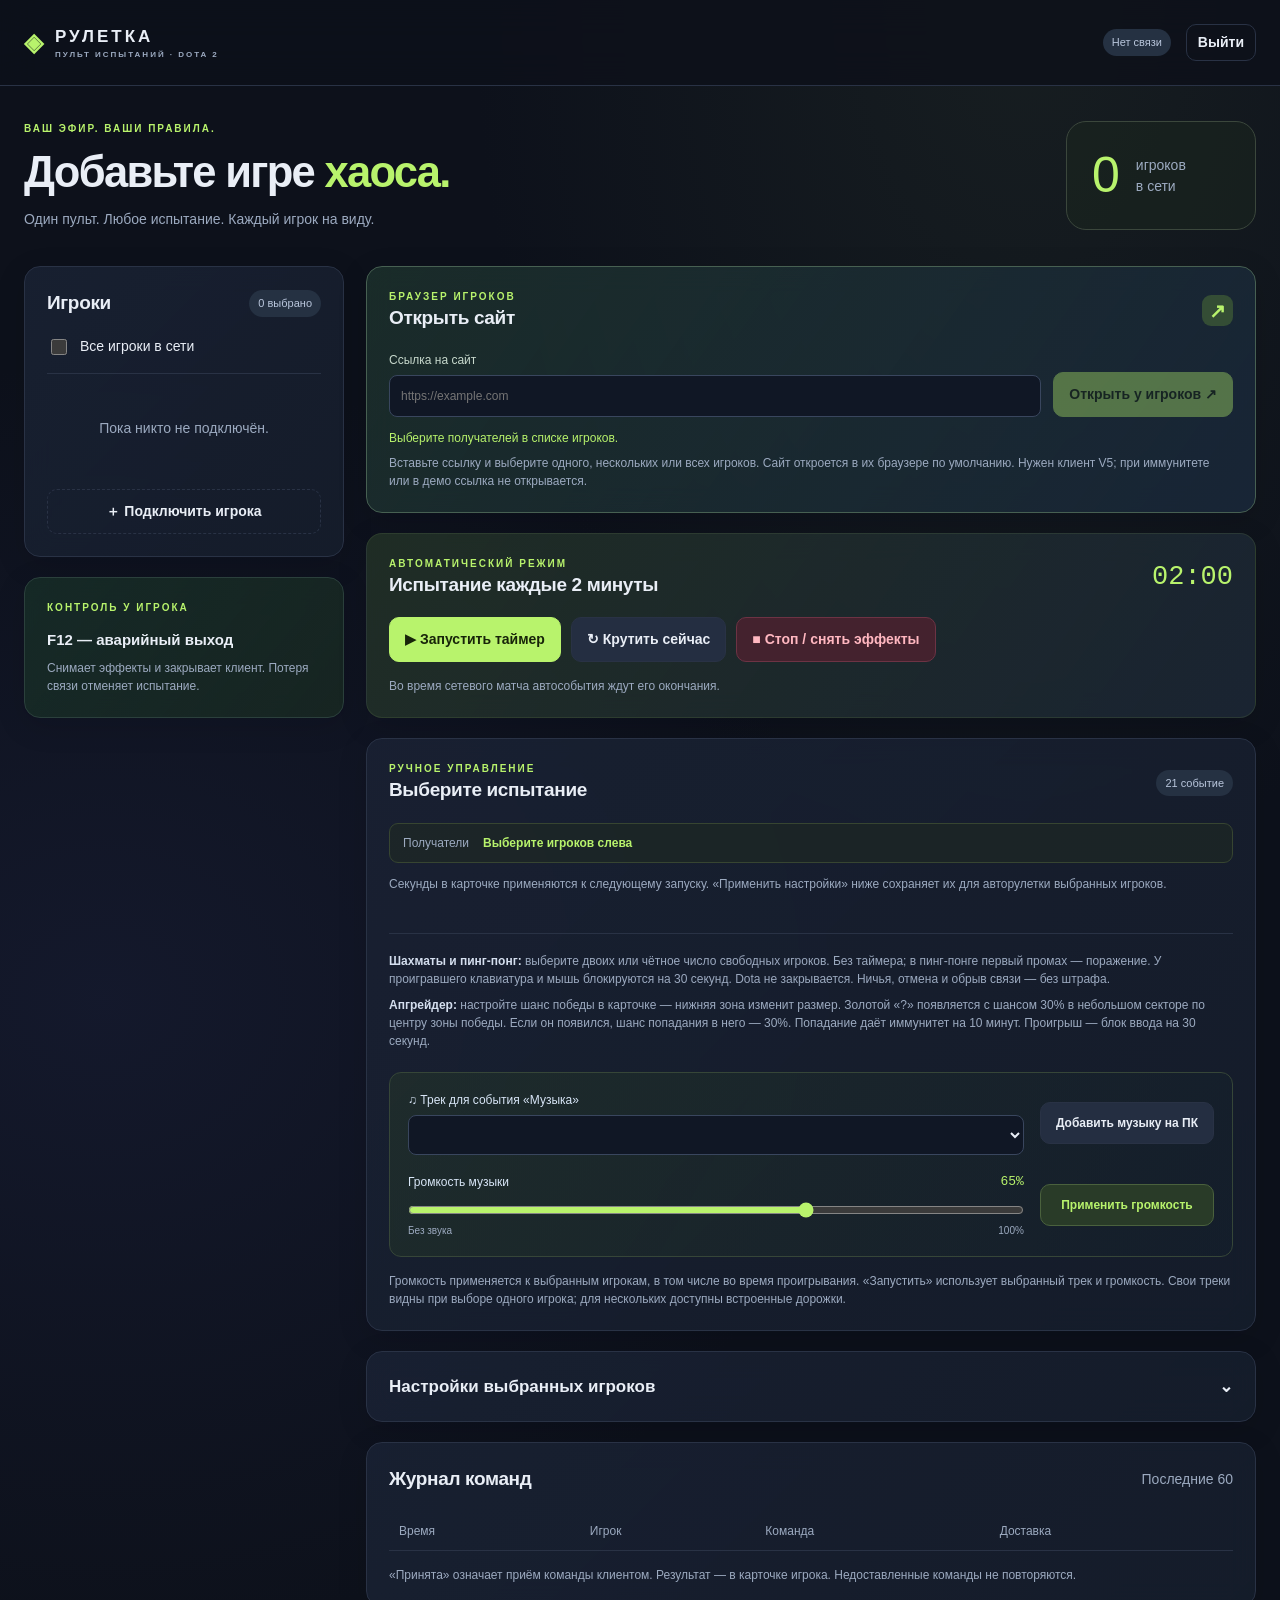
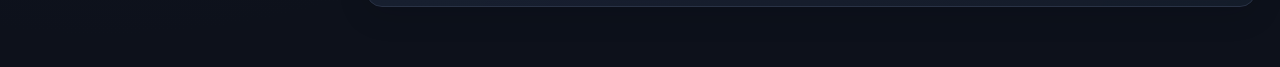
==== commit 012b28f3: "Исправить ввод PvP и заменить закрытие игры блоком ввода" ====
--- a/templates/index.html
+++ b/templates/index.html
@@ -12,11 +12,11 @@
     <div class="section-head"><div><div class="eyebrow">БРАУЗЕР ИГРОКОВ</div><h2>Открыть сайт</h2></div><span class="event-icon" aria-hidden="true">↗</span></div>
     <form id="websiteForm" class="website-form"><label for="websiteUrl">Ссылка на сайт<input id="websiteUrl" name="url" type="url" placeholder="https://example.com" maxlength="2048" autocomplete="off" spellcheck="false" required aria-describedby="websiteRecipients websiteHint"></label><button class="primary" id="openWebsite" type="submit" disabled>Открыть у игроков ↗</button></form>
     <p id="websiteRecipients" class="website-recipients" aria-live="polite">Выберите получателей в списке игроков.</p>
-    <p id="websiteHint" class="hint">Вставьте ссылку и выберите одного, нескольких или всех игроков. Сайт откроется в их браузере по умолчанию. Нужен клиент V4; при иммунитете или в демо ссылка не открывается.</p>
+    <p id="websiteHint" class="hint">Вставьте ссылку и выберите одного, нескольких или всех игроков. Сайт откроется в их браузере по умолчанию. Нужен клиент V5; при иммунитете или в демо ссылка не открывается.</p>
    </section>
    <section class="card roulette-card"><div class="section-head"><div><div class="eyebrow">АВТОМАТИЧЕСКИЙ РЕЖИМ</div><h2>Испытание каждые 2 минуты</h2></div><span class="timer-chip">02:00</span></div><div class="actions"><button class="primary" data-action="start">▶ Запустить таймер</button><button data-action="spin">↻ Крутить сейчас</button><button class="danger" data-action="stop">■ Стоп / снять эффекты</button></div><p class="hint">Во время сетевого матча автособытия ждут его окончания.</p></section>
    <section class="card"><div class="section-head"><div><div class="eyebrow">РУЧНОЕ УПРАВЛЕНИЕ</div><h2>Выберите испытание</h2></div><span id="eventCount" class="badge">21 событие</span></div><div class="target-strip"><span>Получатели</span><strong id="targetLabel">Выберите игроков слева</strong></div><p class="hint before-grid">Секунды в карточке применяются к следующему запуску. «Применить настройки» ниже сохраняет их для авторулетки выбранных игроков.</p><div id="events" class="event-grid"></div>
-   <div class="rules"><p><b>Шахматы и пинг-понг:</b> выберите двоих или чётное число свободных игроков. Без таймера; в пинг-понге первый промах — поражение. Dota закрывается только у проигравшего. Ничья, отмена и обрыв связи — без штрафа.</p><p><b>Апгрейдер:</b> настройте шанс победы в карточке — нижняя зона изменит размер. Золотой «?» появляется с шансом 30% в небольшом секторе по центру зоны победы. Если он появился, шанс попадания в него — 30%. Попадание даёт иммунитет на 10 минут.</p></div>
+   <div class="rules"><p><b>Шахматы и пинг-понг:</b> выберите двоих или чётное число свободных игроков. Без таймера; в пинг-понге первый промах — поражение. У проигравшего клавиатура и мышь блокируются на 30 секунд. Dota не закрывается. Ничья, отмена и обрыв связи — без штрафа.</p><p><b>Апгрейдер:</b> настройте шанс победы в карточке — нижняя зона изменит размер. Золотой «?» появляется с шансом 30% в небольшом секторе по центру зоны победы. Если он появился, шанс попадания в него — 30%. Попадание даёт иммунитет на 10 минут. Проигрыш — блок ввода на 30 секунд.</p></div>
    <div class="music-bar"><label class="music-track" for="musicTrack">♫ Трек для события «Музыка»<select id="musicTrack"></select></label><button data-action="choose_music">Добавить музыку на ПК</button><div class="music-volume-control"><div class="music-volume-heading"><label for="musicVolume">Громкость музыки</label><output id="musicVolumeValue" for="musicVolume">65%</output></div><input id="musicVolume" type="range" min="0" max="100" step="1" value="65"><div class="volume-endpoints"><span>Без звука</span><span>100%</span></div></div><button id="applyMusicVolume">Применить громкость</button></div><p class="hint">Громкость применяется к выбранным игрокам, в том числе во время проигрывания. «Запустить» использует выбранный трек и громкость. Свои треки видны при выборе одного игрока; для нескольких доступны встроенные дорожки.</p></section>
    <details class="card" id="settingsPanel"><summary>Настройки выбранных игроков <span>⌄</span></summary><p class="hint">Сохраняются на клиенте. Для загрузки выберите одного игрока.</p><button id="loadSettings" class="quiet">Загрузить настройки игрока</button><div class="settings-grid"><label>Громкость видео<input id="volume" type="range" min="0" max="100" value="65"><span id="volumeValue">65%</span></label><label>Провайдер ИИ<select id="aiProvider"><option value="gemini">Gemini</option><option value="groq">Groq</option></select><small id="providerState"></small></label><label>Клавиша магазина<input id="shopKey" value="F4" maxlength="3"></label><label>Координаты иконки ТП<input id="shopXY" placeholder="x, y"></label><div class="hint">ТП на базу: два нажатия T.</div><label class="inline"><input id="demo" type="checkbox"> Демо: без действий на ПК</label></div><h3>События в случайном наборе</h3><div id="enabledEvents" class="check-grid"></div><div class="actions"><button class="primary" id="saveSettings">Применить настройки</button><button data-action="capture_shop">Запомнить позицию ТП</button><button data-action="choose_video">Выбрать видео на ПК</button><button data-action="preview_video">Предпросмотр видео</button></div><p class="hint">Для позиции ТП: наведите мышь на свиток на компьютере игрока в течение 3 секунд. Выбор видео или музыки открывает локальный диалог.</p></details>
    <section class="card"><div class="section-head"><h2>Журнал команд</h2><span class="muted">Последние 60</span></div><div class="table-wrap"><table><thead><tr><th>Время</th><th>Игрок</th><th>Команда</th><th>Доставка</th></tr></thead><tbody id="log"></tbody></table></div><p class="hint">«Принята» означает приём команды клиентом. Результат — в карточке игрока. Недоставленные команды не повторяются.</p></section>
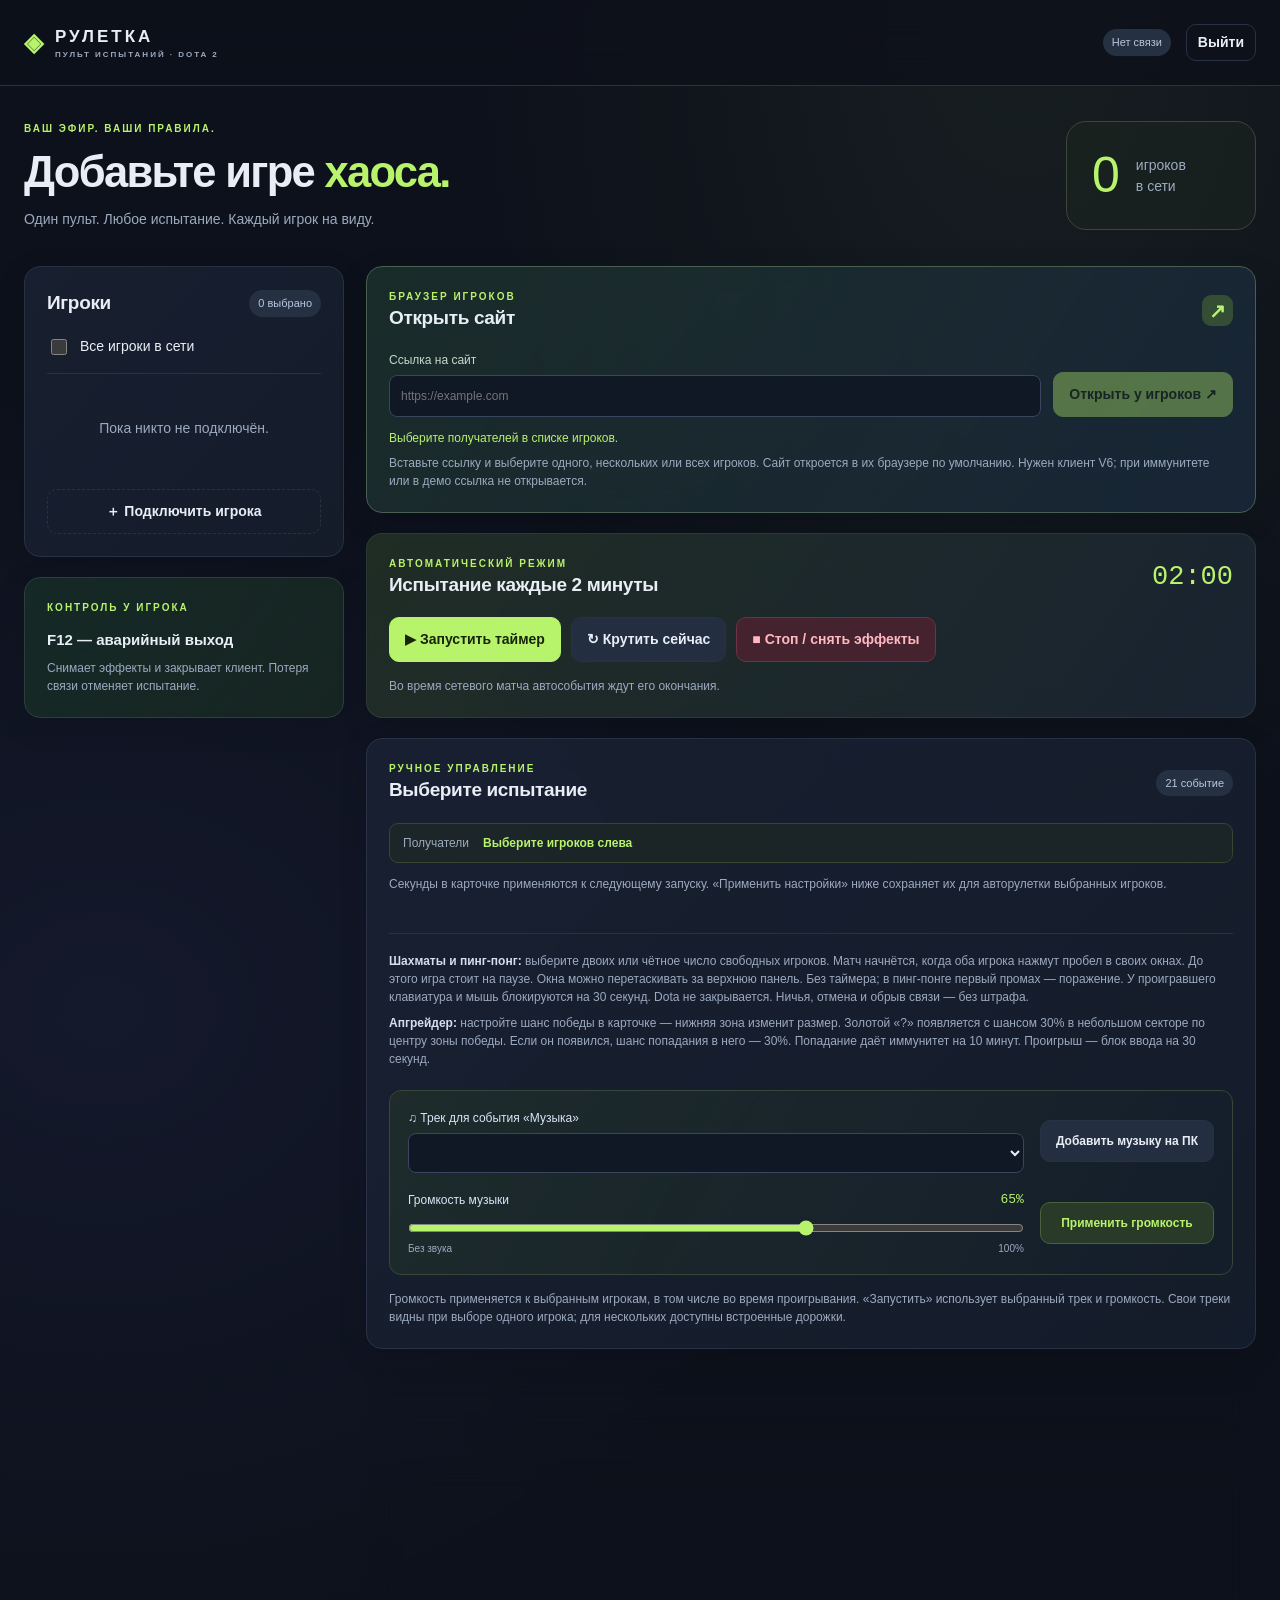
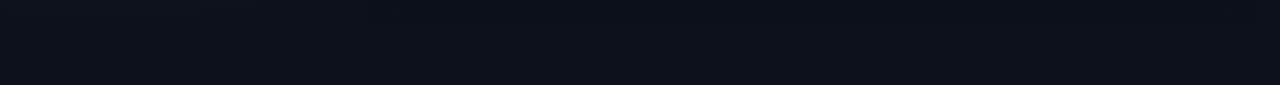
==== commit ced9a981: "Add movable challenge windows and explicit two-player ready handshake" ====
--- a/templates/index.html
+++ b/templates/index.html
@@ -12,11 +12,11 @@
     <div class="section-head"><div><div class="eyebrow">БРАУЗЕР ИГРОКОВ</div><h2>Открыть сайт</h2></div><span class="event-icon" aria-hidden="true">↗</span></div>
     <form id="websiteForm" class="website-form"><label for="websiteUrl">Ссылка на сайт<input id="websiteUrl" name="url" type="url" placeholder="https://example.com" maxlength="2048" autocomplete="off" spellcheck="false" required aria-describedby="websiteRecipients websiteHint"></label><button class="primary" id="openWebsite" type="submit" disabled>Открыть у игроков ↗</button></form>
     <p id="websiteRecipients" class="website-recipients" aria-live="polite">Выберите получателей в списке игроков.</p>
-    <p id="websiteHint" class="hint">Вставьте ссылку и выберите одного, нескольких или всех игроков. Сайт откроется в их браузере по умолчанию. Нужен клиент V5; при иммунитете или в демо ссылка не открывается.</p>
+    <p id="websiteHint" class="hint">Вставьте ссылку и выберите одного, нескольких или всех игроков. Сайт откроется в их браузере по умолчанию. Нужен клиент V6; при иммунитете или в демо ссылка не открывается.</p>
    </section>
    <section class="card roulette-card"><div class="section-head"><div><div class="eyebrow">АВТОМАТИЧЕСКИЙ РЕЖИМ</div><h2>Испытание каждые 2 минуты</h2></div><span class="timer-chip">02:00</span></div><div class="actions"><button class="primary" data-action="start">▶ Запустить таймер</button><button data-action="spin">↻ Крутить сейчас</button><button class="danger" data-action="stop">■ Стоп / снять эффекты</button></div><p class="hint">Во время сетевого матча автособытия ждут его окончания.</p></section>
    <section class="card"><div class="section-head"><div><div class="eyebrow">РУЧНОЕ УПРАВЛЕНИЕ</div><h2>Выберите испытание</h2></div><span id="eventCount" class="badge">21 событие</span></div><div class="target-strip"><span>Получатели</span><strong id="targetLabel">Выберите игроков слева</strong></div><p class="hint before-grid">Секунды в карточке применяются к следующему запуску. «Применить настройки» ниже сохраняет их для авторулетки выбранных игроков.</p><div id="events" class="event-grid"></div>
-   <div class="rules"><p><b>Шахматы и пинг-понг:</b> выберите двоих или чётное число свободных игроков. Без таймера; в пинг-понге первый промах — поражение. У проигравшего клавиатура и мышь блокируются на 30 секунд. Dota не закрывается. Ничья, отмена и обрыв связи — без штрафа.</p><p><b>Апгрейдер:</b> настройте шанс победы в карточке — нижняя зона изменит размер. Золотой «?» появляется с шансом 30% в небольшом секторе по центру зоны победы. Если он появился, шанс попадания в него — 30%. Попадание даёт иммунитет на 10 минут. Проигрыш — блок ввода на 30 секунд.</p></div>
+   <div class="rules"><p><b>Шахматы и пинг-понг:</b> выберите двоих или чётное число свободных игроков. Матч начнётся, когда оба игрока нажмут пробел в своих окнах. До этого игра стоит на паузе. Окна можно перетаскивать за верхнюю панель. Без таймера; в пинг-понге первый промах — поражение. У проигравшего клавиатура и мышь блокируются на 30 секунд. Dota не закрывается. Ничья, отмена и обрыв связи — без штрафа.</p><p><b>Апгрейдер:</b> настройте шанс победы в карточке — нижняя зона изменит размер. Золотой «?» появляется с шансом 30% в небольшом секторе по центру зоны победы. Если он появился, шанс попадания в него — 30%. Попадание даёт иммунитет на 10 минут. Проигрыш — блок ввода на 30 секунд.</p></div>
    <div class="music-bar"><label class="music-track" for="musicTrack">♫ Трек для события «Музыка»<select id="musicTrack"></select></label><button data-action="choose_music">Добавить музыку на ПК</button><div class="music-volume-control"><div class="music-volume-heading"><label for="musicVolume">Громкость музыки</label><output id="musicVolumeValue" for="musicVolume">65%</output></div><input id="musicVolume" type="range" min="0" max="100" step="1" value="65"><div class="volume-endpoints"><span>Без звука</span><span>100%</span></div></div><button id="applyMusicVolume">Применить громкость</button></div><p class="hint">Громкость применяется к выбранным игрокам, в том числе во время проигрывания. «Запустить» использует выбранный трек и громкость. Свои треки видны при выборе одного игрока; для нескольких доступны встроенные дорожки.</p></section>
    <details class="card" id="settingsPanel"><summary>Настройки выбранных игроков <span>⌄</span></summary><p class="hint">Сохраняются на клиенте. Для загрузки выберите одного игрока.</p><button id="loadSettings" class="quiet">Загрузить настройки игрока</button><div class="settings-grid"><label>Громкость видео<input id="volume" type="range" min="0" max="100" value="65"><span id="volumeValue">65%</span></label><label>Провайдер ИИ<select id="aiProvider"><option value="gemini">Gemini</option><option value="groq">Groq</option></select><small id="providerState"></small></label><label>Клавиша магазина<input id="shopKey" value="F4" maxlength="3"></label><label>Координаты иконки ТП<input id="shopXY" placeholder="x, y"></label><div class="hint">ТП на базу: два нажатия T.</div><label class="inline"><input id="demo" type="checkbox"> Демо: без действий на ПК</label></div><h3>События в случайном наборе</h3><div id="enabledEvents" class="check-grid"></div><div class="actions"><button class="primary" id="saveSettings">Применить настройки</button><button data-action="capture_shop">Запомнить позицию ТП</button><button data-action="choose_video">Выбрать видео на ПК</button><button data-action="preview_video">Предпросмотр видео</button></div><p class="hint">Для позиции ТП: наведите мышь на свиток на компьютере игрока в течение 3 секунд. Выбор видео или музыки открывает локальный диалог.</p></details>
    <section class="card"><div class="section-head"><h2>Журнал команд</h2><span class="muted">Последние 60</span></div><div class="table-wrap"><table><thead><tr><th>Время</th><th>Игрок</th><th>Команда</th><th>Доставка</th></tr></thead><tbody id="log"></tbody></table></div><p class="hint">«Принята» означает приём команды клиентом. Результат — в карточке игрока. Недоставленные команды не повторяются.</p></section>
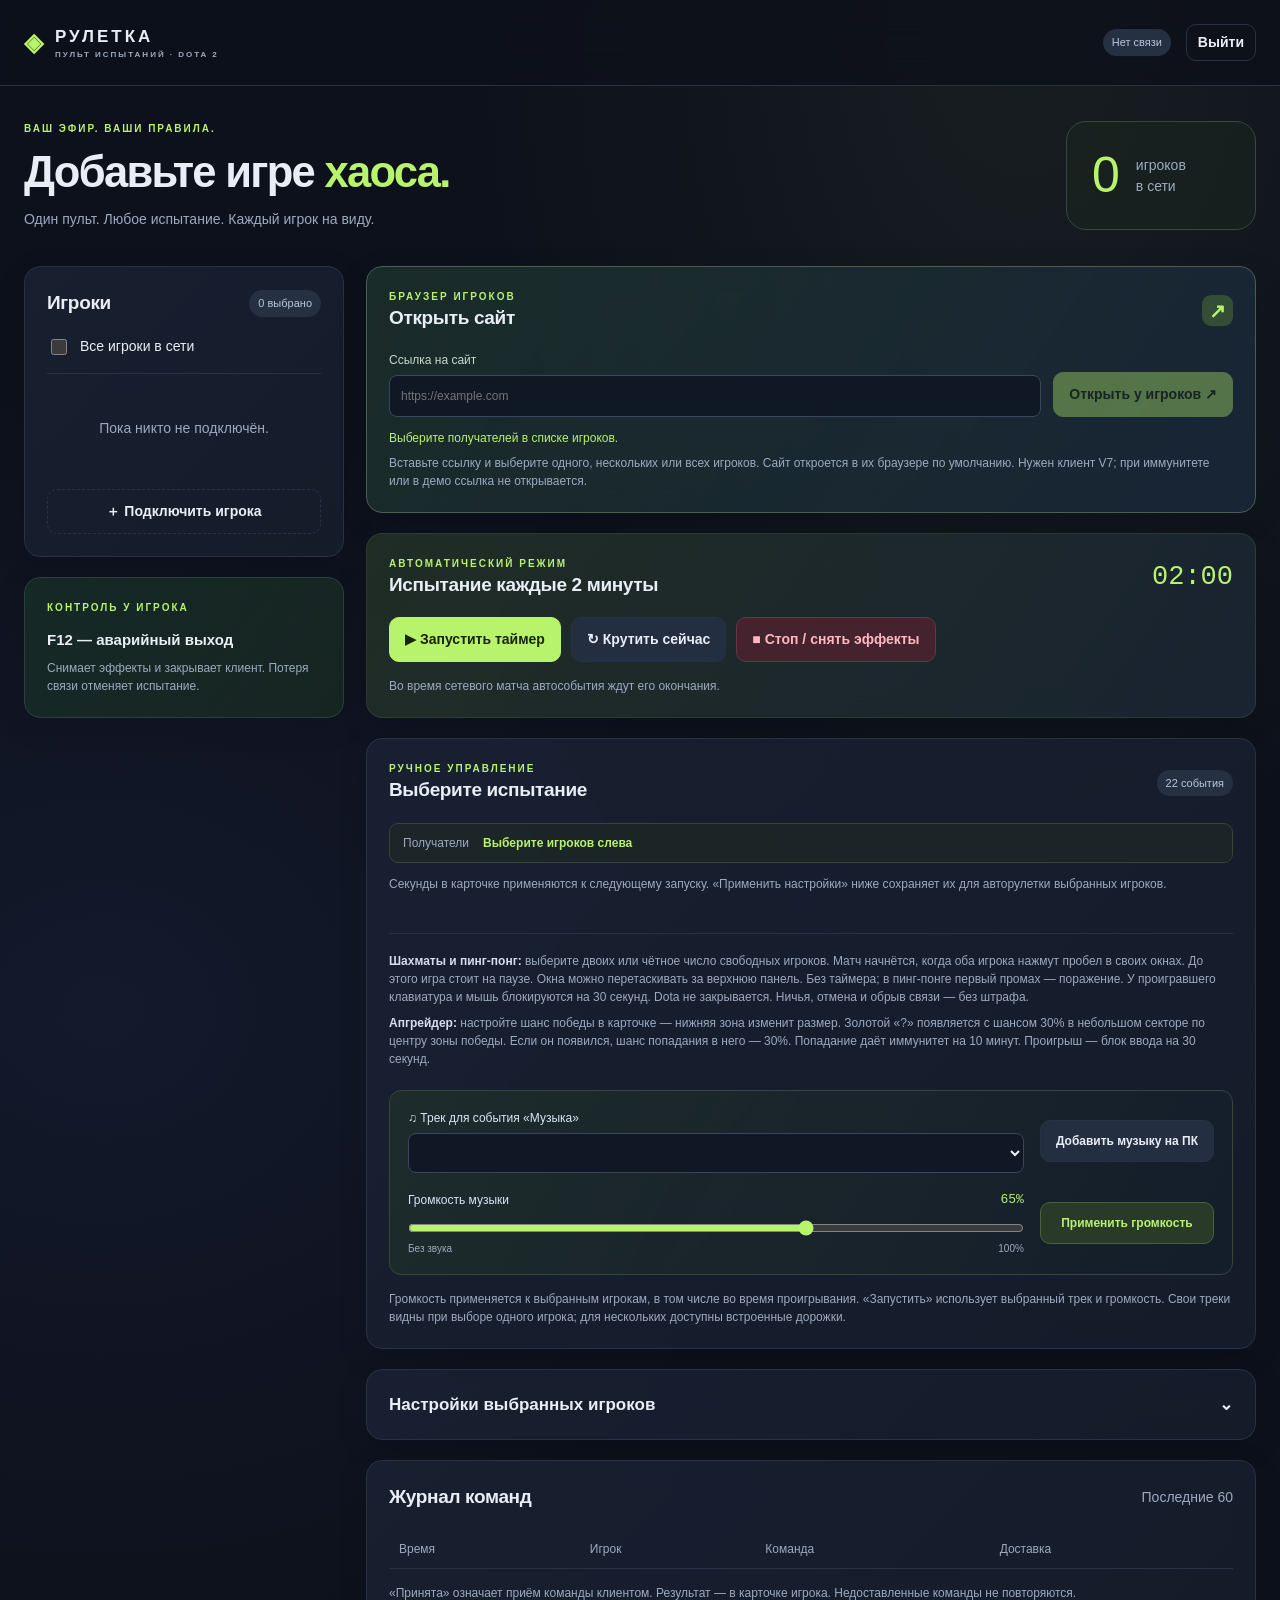
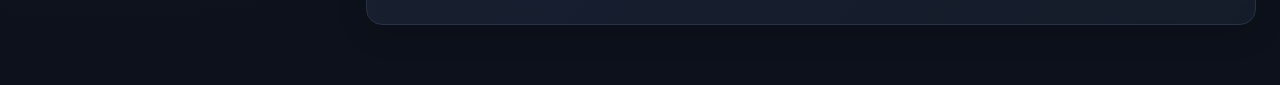
==== commit 995b2669: "Smooth network Pong playback and add Q W E D F event" ====
--- a/templates/index.html
+++ b/templates/index.html
@@ -12,10 +12,10 @@
     <div class="section-head"><div><div class="eyebrow">БРАУЗЕР ИГРОКОВ</div><h2>Открыть сайт</h2></div><span class="event-icon" aria-hidden="true">↗</span></div>
     <form id="websiteForm" class="website-form"><label for="websiteUrl">Ссылка на сайт<input id="websiteUrl" name="url" type="url" placeholder="https://example.com" maxlength="2048" autocomplete="off" spellcheck="false" required aria-describedby="websiteRecipients websiteHint"></label><button class="primary" id="openWebsite" type="submit" disabled>Открыть у игроков ↗</button></form>
     <p id="websiteRecipients" class="website-recipients" aria-live="polite">Выберите получателей в списке игроков.</p>
-    <p id="websiteHint" class="hint">Вставьте ссылку и выберите одного, нескольких или всех игроков. Сайт откроется в их браузере по умолчанию. Нужен клиент V6; при иммунитете или в демо ссылка не открывается.</p>
+    <p id="websiteHint" class="hint">Вставьте ссылку и выберите одного, нескольких или всех игроков. Сайт откроется в их браузере по умолчанию. Нужен клиент V7; при иммунитете или в демо ссылка не открывается.</p>
    </section>
    <section class="card roulette-card"><div class="section-head"><div><div class="eyebrow">АВТОМАТИЧЕСКИЙ РЕЖИМ</div><h2>Испытание каждые 2 минуты</h2></div><span class="timer-chip">02:00</span></div><div class="actions"><button class="primary" data-action="start">▶ Запустить таймер</button><button data-action="spin">↻ Крутить сейчас</button><button class="danger" data-action="stop">■ Стоп / снять эффекты</button></div><p class="hint">Во время сетевого матча автособытия ждут его окончания.</p></section>
-   <section class="card"><div class="section-head"><div><div class="eyebrow">РУЧНОЕ УПРАВЛЕНИЕ</div><h2>Выберите испытание</h2></div><span id="eventCount" class="badge">21 событие</span></div><div class="target-strip"><span>Получатели</span><strong id="targetLabel">Выберите игроков слева</strong></div><p class="hint before-grid">Секунды в карточке применяются к следующему запуску. «Применить настройки» ниже сохраняет их для авторулетки выбранных игроков.</p><div id="events" class="event-grid"></div>
+   <section class="card"><div class="section-head"><div><div class="eyebrow">РУЧНОЕ УПРАВЛЕНИЕ</div><h2>Выберите испытание</h2></div><span id="eventCount" class="badge">22 события</span></div><div class="target-strip"><span>Получатели</span><strong id="targetLabel">Выберите игроков слева</strong></div><p class="hint before-grid">Секунды в карточке применяются к следующему запуску. «Применить настройки» ниже сохраняет их для авторулетки выбранных игроков.</p><div id="events" class="event-grid"></div>
    <div class="rules"><p><b>Шахматы и пинг-понг:</b> выберите двоих или чётное число свободных игроков. Матч начнётся, когда оба игрока нажмут пробел в своих окнах. До этого игра стоит на паузе. Окна можно перетаскивать за верхнюю панель. Без таймера; в пинг-понге первый промах — поражение. У проигравшего клавиатура и мышь блокируются на 30 секунд. Dota не закрывается. Ничья, отмена и обрыв связи — без штрафа.</p><p><b>Апгрейдер:</b> настройте шанс победы в карточке — нижняя зона изменит размер. Золотой «?» появляется с шансом 30% в небольшом секторе по центру зоны победы. Если он появился, шанс попадания в него — 30%. Попадание даёт иммунитет на 10 минут. Проигрыш — блок ввода на 30 секунд.</p></div>
    <div class="music-bar"><label class="music-track" for="musicTrack">♫ Трек для события «Музыка»<select id="musicTrack"></select></label><button data-action="choose_music">Добавить музыку на ПК</button><div class="music-volume-control"><div class="music-volume-heading"><label for="musicVolume">Громкость музыки</label><output id="musicVolumeValue" for="musicVolume">65%</output></div><input id="musicVolume" type="range" min="0" max="100" step="1" value="65"><div class="volume-endpoints"><span>Без звука</span><span>100%</span></div></div><button id="applyMusicVolume">Применить громкость</button></div><p class="hint">Громкость применяется к выбранным игрокам, в том числе во время проигрывания. «Запустить» использует выбранный трек и громкость. Свои треки видны при выборе одного игрока; для нескольких доступны встроенные дорожки.</p></section>
    <details class="card" id="settingsPanel"><summary>Настройки выбранных игроков <span>⌄</span></summary><p class="hint">Сохраняются на клиенте. Для загрузки выберите одного игрока.</p><button id="loadSettings" class="quiet">Загрузить настройки игрока</button><div class="settings-grid"><label>Громкость видео<input id="volume" type="range" min="0" max="100" value="65"><span id="volumeValue">65%</span></label><label>Провайдер ИИ<select id="aiProvider"><option value="gemini">Gemini</option><option value="groq">Groq</option></select><small id="providerState"></small></label><label>Клавиша магазина<input id="shopKey" value="F4" maxlength="3"></label><label>Координаты иконки ТП<input id="shopXY" placeholder="x, y"></label><div class="hint">ТП на базу: два нажатия T.</div><label class="inline"><input id="demo" type="checkbox"> Демо: без действий на ПК</label></div><h3>События в случайном наборе</h3><div id="enabledEvents" class="check-grid"></div><div class="actions"><button class="primary" id="saveSettings">Применить настройки</button><button data-action="capture_shop">Запомнить позицию ТП</button><button data-action="choose_video">Выбрать видео на ПК</button><button data-action="preview_video">Предпросмотр видео</button></div><p class="hint">Для позиции ТП: наведите мышь на свиток на компьютере игрока в течение 3 секунд. Выбор видео или музыки открывает локальный диалог.</p></details>
